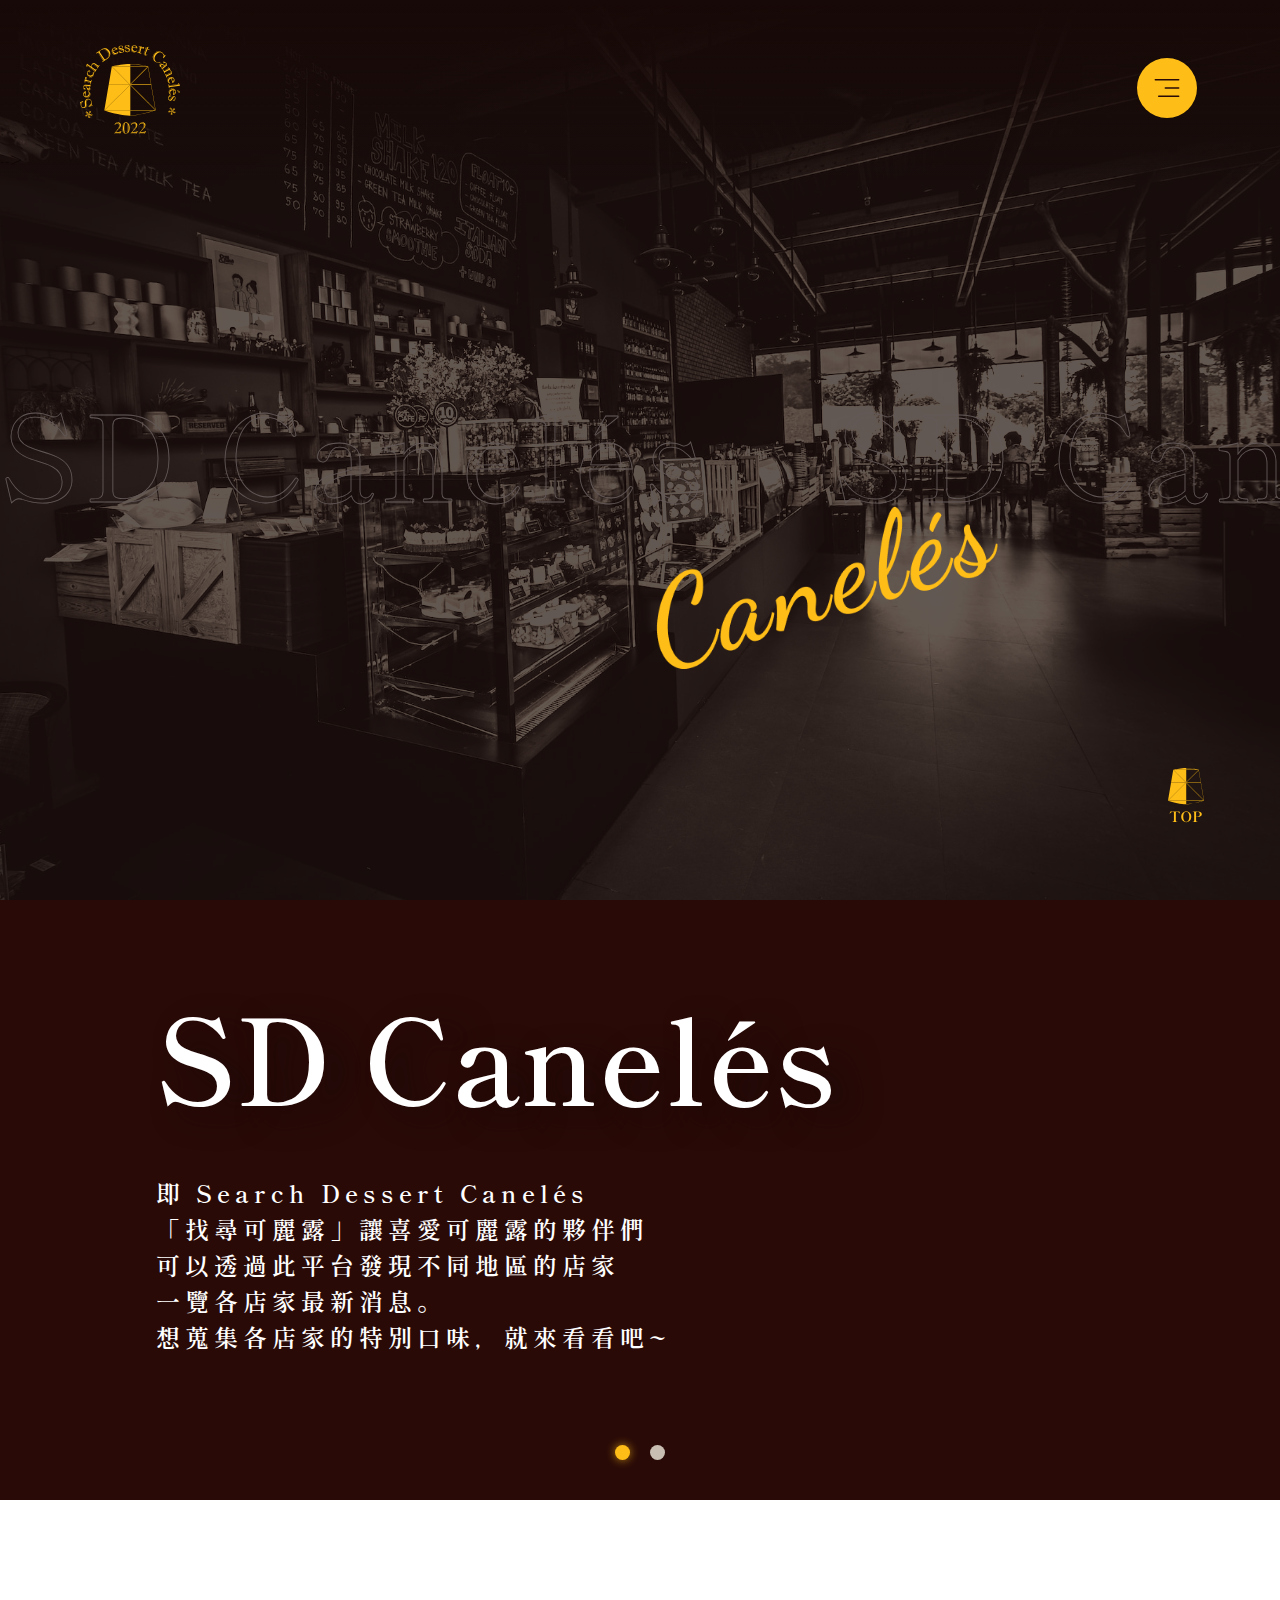
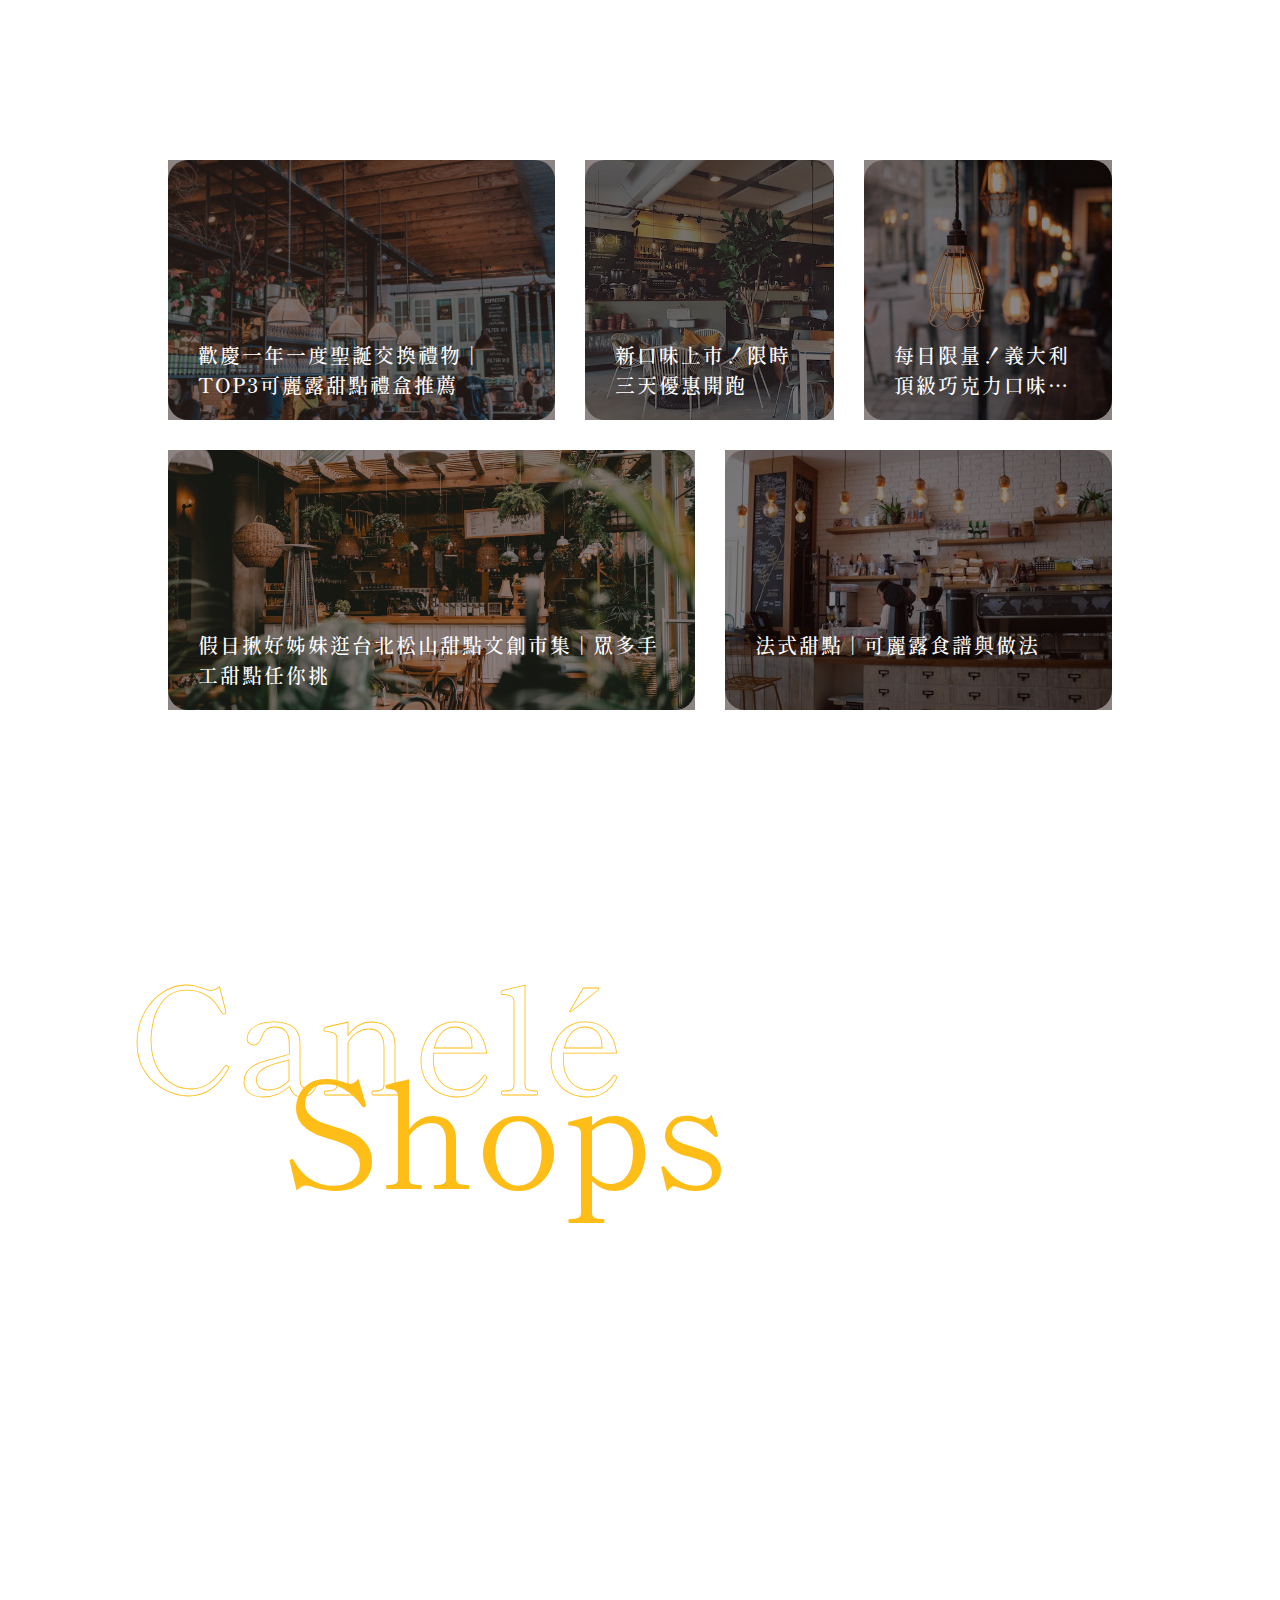
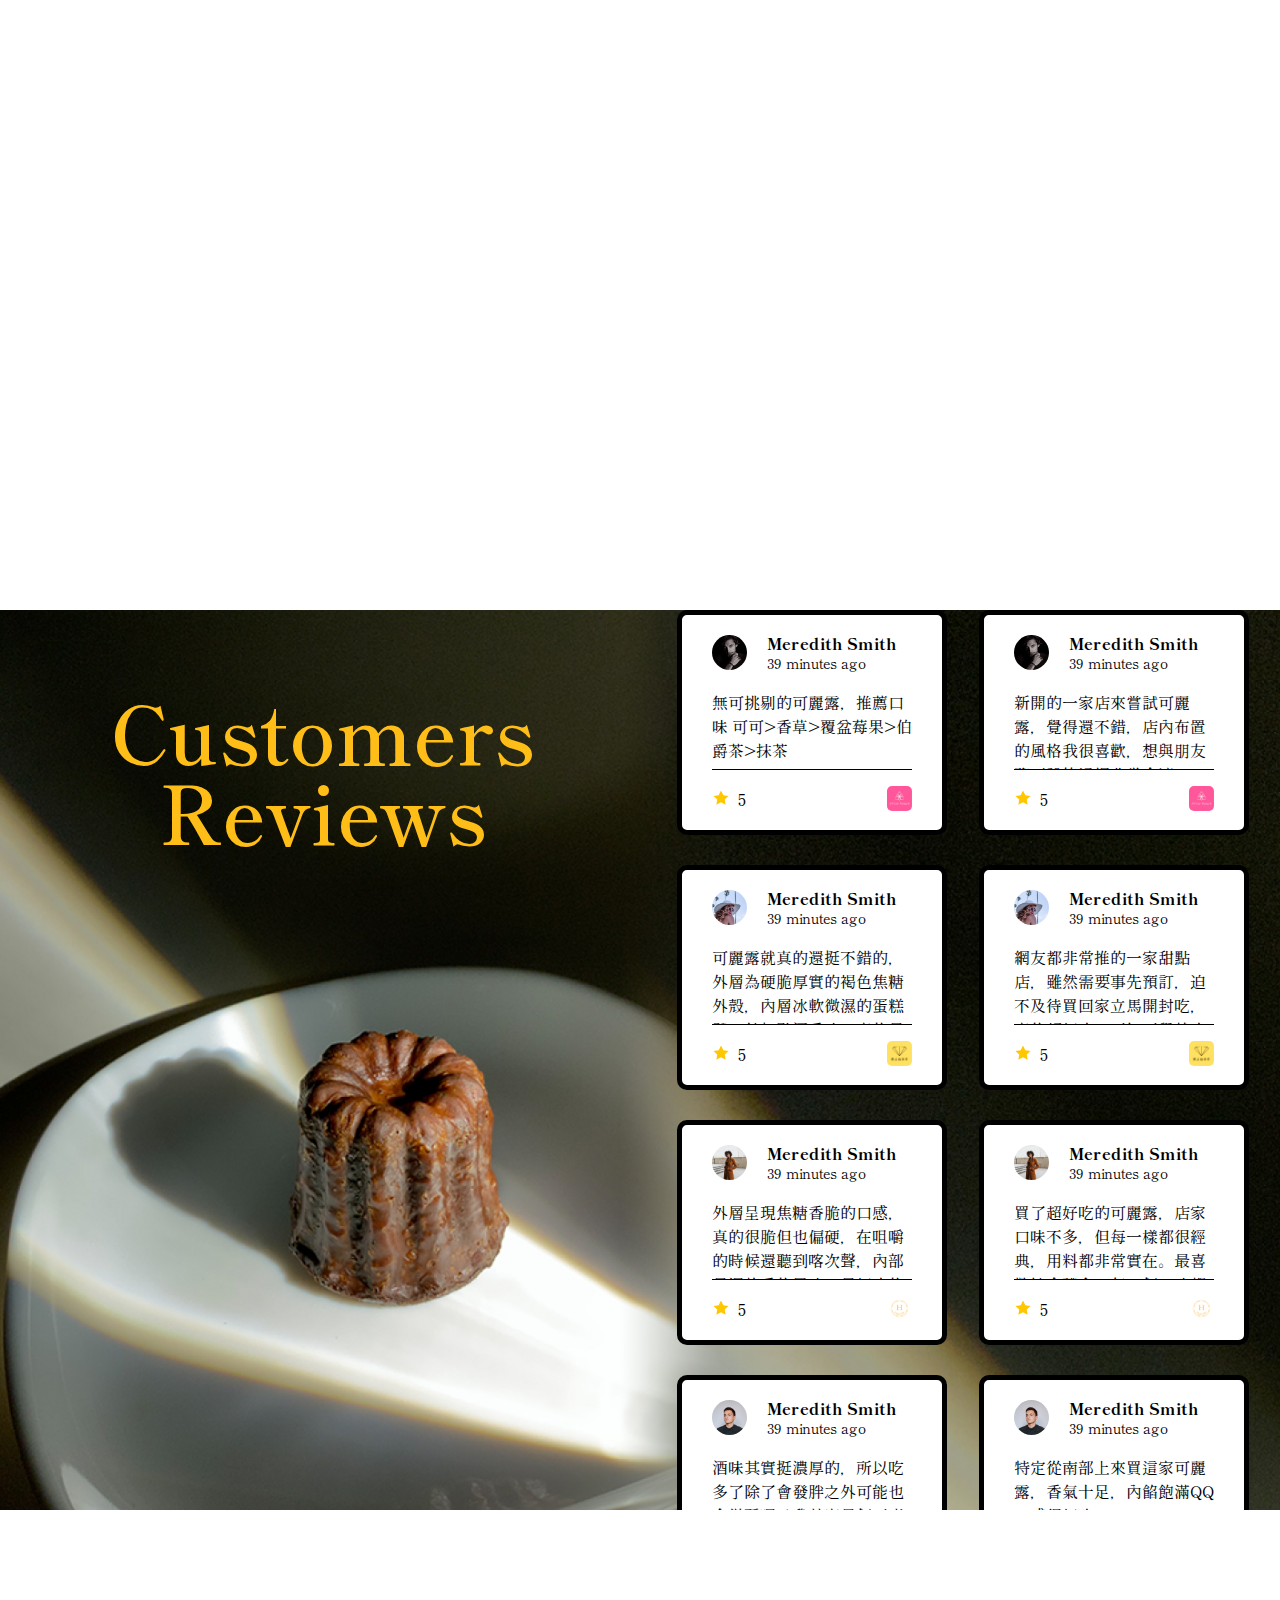
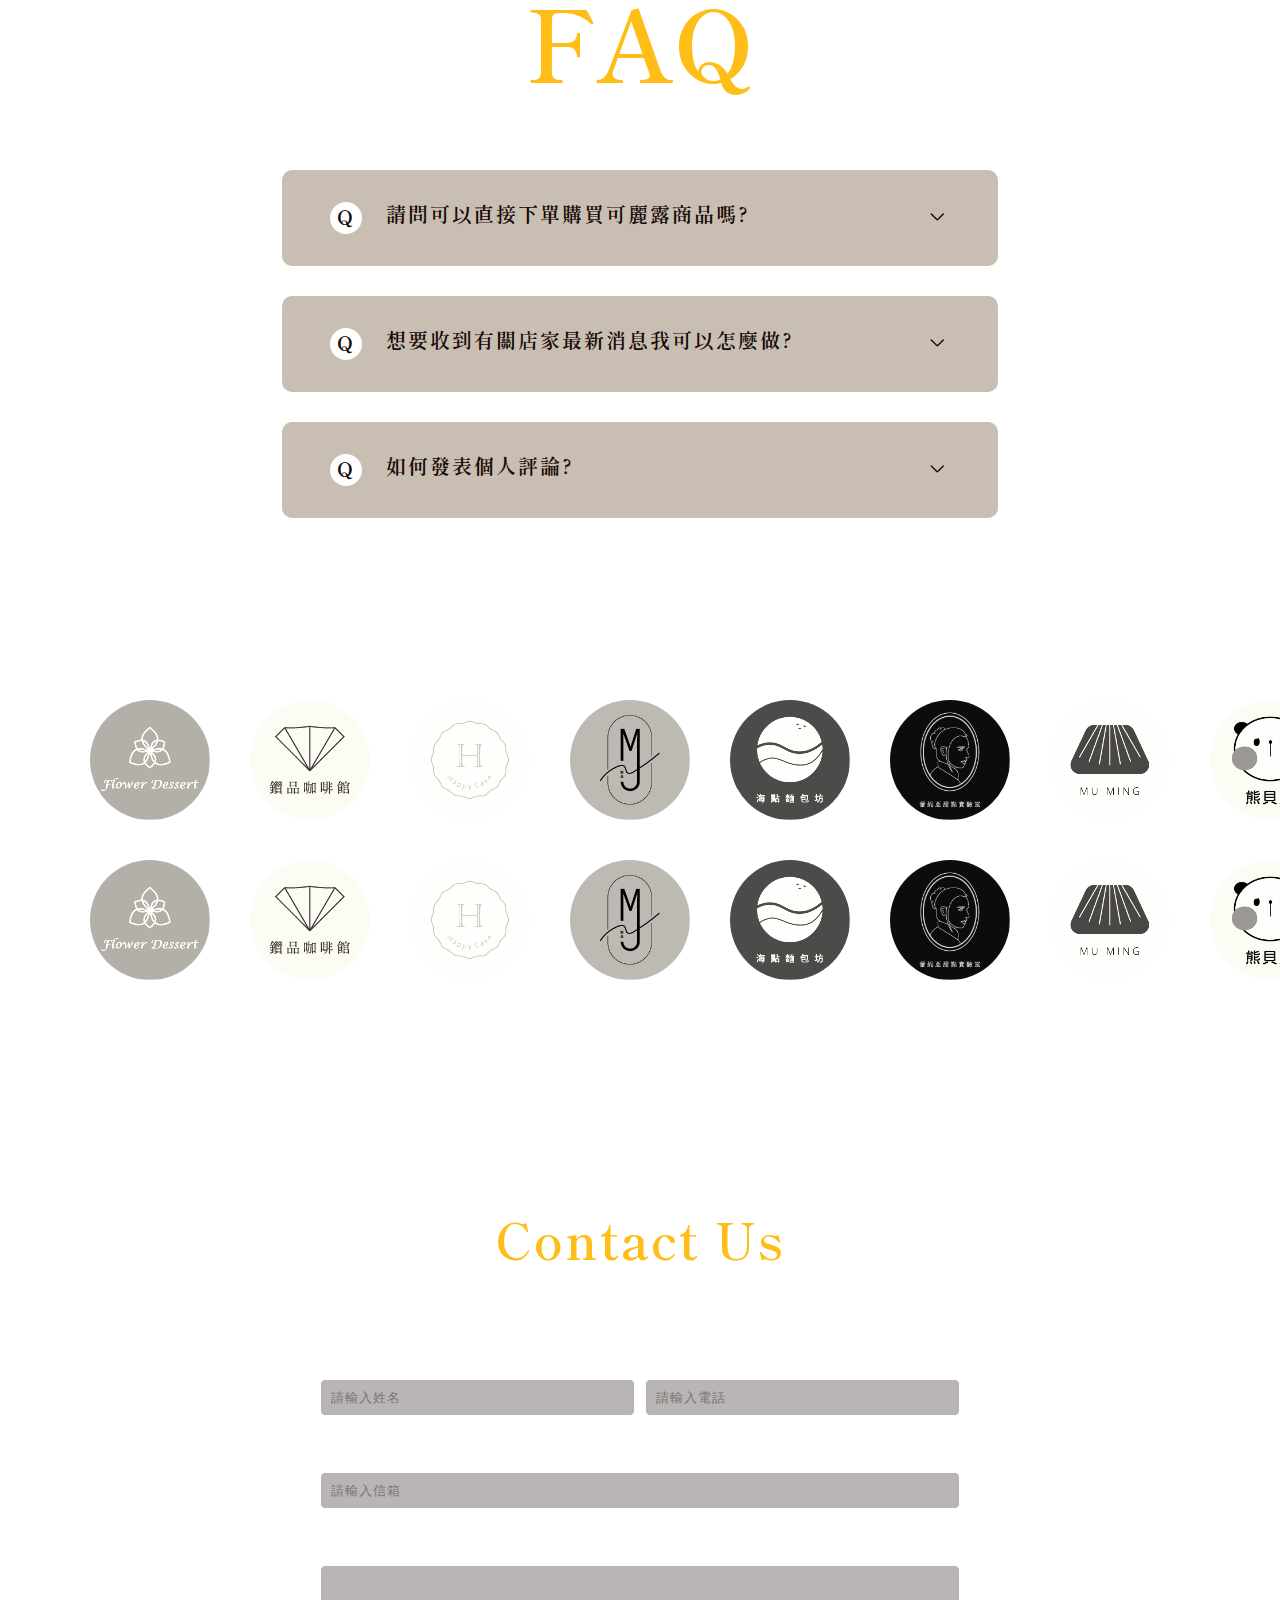
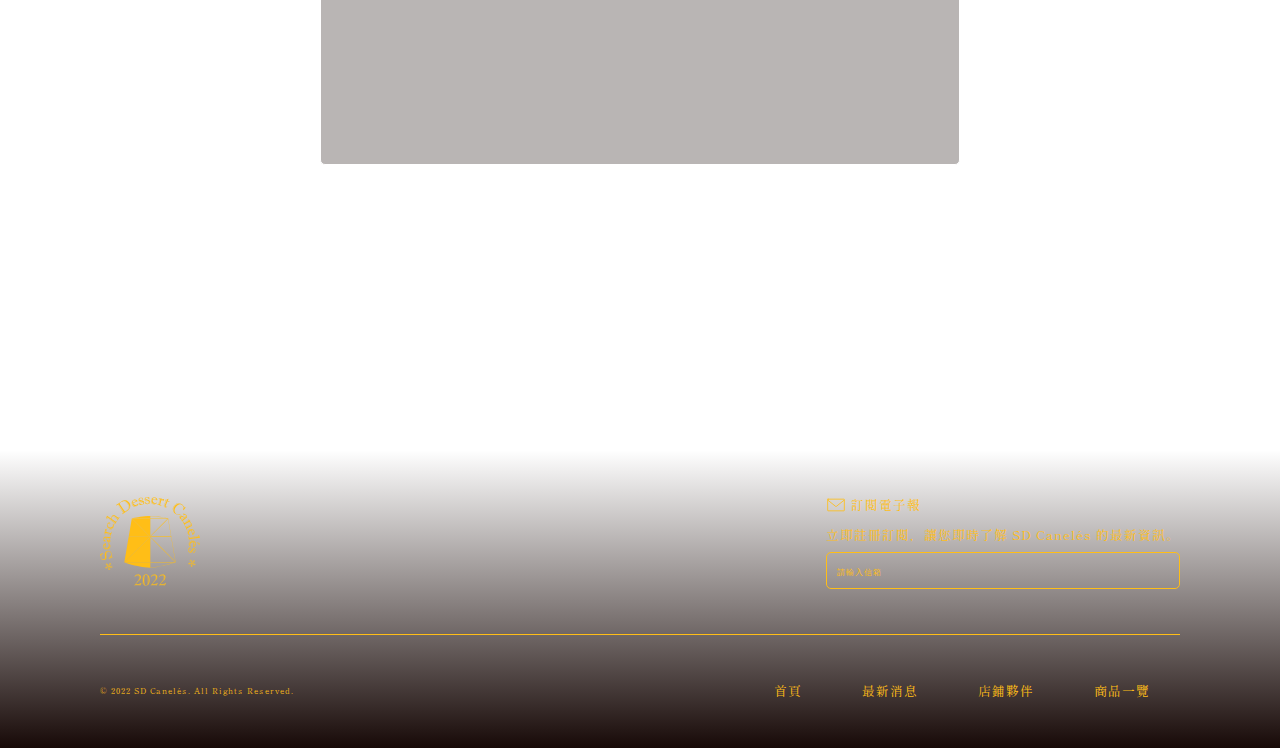
==== index.html @ be82e889 "initialize project" ====
<!DOCTYPE html>
<html lang="zh-Hant-TW">

<head>
    <meta charset="UTF-8">
    <meta http-equiv="X-UA-Compatible" content="IE=edge">
    <meta name="viewport" content="width=device-width, initial-scale=1.0">
    <title>SD Canelés | 可麗露資訊平台</title>
    <!-- slick輪播 -->
    <link rel="stylesheet" href="./css/slick.css">
    <link rel="stylesheet" href="./css/slick-theme.css">

    <link rel="stylesheet" href="./css/style.css">
</head>

<body>
    <!-- 頁首 -->
    <header>
        <div class="header-box">
            <a href="./index.html">
                <h1 class="logo"><img src="./images/logo.svg" alt="SD Canelés可麗露平台logo"></h1>
            </a>
            <!-- <button type="button" class="menu-icon">
                <svg width="40" height="40" viewBox="0 0 40 40" fill="none" xmlns="http://www.w3.org/2000/svg">
                    <path d="M31.667 20.0002H18.3337" stroke="#170907" stroke-width="1.5" stroke-linecap="round" />
                    <path d="M31.667 11.6667H8.33366" stroke="#170907" stroke-width="1.5" stroke-linecap="round" />
                    <path d="M31.667 28.3332H11.667" stroke="#170907" stroke-width="1.5" stroke-linecap="round" />
                </svg>
            </button> -->
        </div>
    </header>
    <div class="nav-box">
        <input type="checkbox" name="nav-button" id="nav-button">
        <nav id="menu">
            <a href="./index.html">首頁</a>
            <a href="./pages/news.html"> 最新消息</a>
            <a href=""> 店鋪夥伴</a>
            <a href=""> 商品一覽</a>
            <div class="menu-img"></div>
        </nav>
    </div>
    <!-- 主要內容 -->
    <main>
        <!-- banner區 -->
        <section class="banner">

            <div class="carousel">
                <div class="background-active">
                    <img class="background-shops" src="./images/banner-1.jpg" alt="販售可麗露店家">
                </div>
                <div class="background-other">
                    <img class="background-shops" src="./images/banner-2.jpg" alt="販售可麗露店家">
                </div>
                <div class="background-other">
                    <img class="background-shops" src="./images/banner-3.jpg" alt="販售可麗露店家">
                </div>
                <div class="background-other">
                    <img class="background-shops" src="./images/banner-4.jpg" alt="販售可麗露店家">
                </div>
                <div class="background-other">
                    <img class="background-shops" src="./images/banner-5.jpg" alt="販售可麗露店家">
                </div>
            </div>

            <div class="banner-logotext">
                <div class="logotext logotext1">
                    <h2>SD Canelés&emsp;SD Canelés&emsp;SD Canelés&emsp;</h2>

                </div>
                <div class="logotext logotext2">
                    <h2>SD Canelés&emsp;SD Canelés&emsp;SD Canelés&emsp;</h2>
                </div>
            </div>

            <div class="banner-mask">
                <div class="mask-img"></div>
                <div id="mask_video">
                    <!-- <iframe
                        src="https://player.vimeo.com/video/292542131?h=fe9f0e865c&autoplay=1&loop=1&title=0&byline=0&portrait=0"
                        style="position:absolute;top:0;left:0;" frameborder="0"
                        allow="autoplay; fullscreen; picture-in-picture" controls:false;>
                    </iframe> -->
                    <video src="./video/Making of The French Canelé.mp4" style="width: 100%; height: 100%;" autoplay
                        muted loop></video>
                </div> -->
                <script src="https://player.vimeo.com/api/player.js"></script>
            </div>
        </section>
        <!-- about區 -->
        <section class="about" id="about">
            <div class="carousel-about">
                <div class="slide slide1 active">
                  <div class="cover contents-one">
                    <div class="about-page-one">
                      <h2>SD Canelés</h2>
                      <p>即 Search Dessert Canelés<br>
                        「找尋可麗露」讓喜愛可麗露的夥伴們<br>
                        可以透過此平台發現不同地區的店家<br>
                        一覽各店家最新消息。<br>
                        想蒐集各店家的特別口味，就來看看吧~
                      </p>
                    </div>
                  </div>
                </div>
                <div class="slide slide2">
                  <div class="cover contents-two">
                    <div class="about-page-two">
                       <ul class="icons-area">
                        <!-- vanilla -->
                        <li>
                          <div id="icon" class="icons icon1">
                            <div class="button_border plx-el" data-delay="2" style="transition-delay: 200ms;">
                              <div class="border_in">
                                <div class="bg_focus cover"></div>
                                <span></span>
                              </div><!-- .border_in -->
                              <div class="border_out">
                                <svg viewBox="0 0 88 88">
                                  <path class="border" d="M39.2,86C19.7,83.8,4.2,68.3,2,48.8"></path>
                                  <path class="border" d="M86,48.8c-2.2,19.5-17.7,35-37.2,37.2"></path>
                                  <path class="border" d="M48.8,2c19.5,2.2,35,17.7,37.2,37.2"></path>
                                  <path class="border" d="M2,39.2C4.2,19.7,19.7,4.2,39.2,2"></path>
                                </svg>
                              </div><!-- .border_out -->
                            </div>
                            <div class="line plx-el" data-delay="8" style="transition-delay: 800ms;"></div>
                            <div class="point plx-el" data-delay="10" style="transition-delay: 1000ms;"></div>
                            <div class="text plx-el clip" data-delay="12" style="transition-delay: 1200ms;">
                              <p class="text-t">vanilla</p>
                            </div>
                          </div>
                        </li>
                        <!-- egg -->
                        <li>
                          <div id="icon" class="icons icon2">
                            <div class="button_border plx-el" data-delay="4">
                              <div class="border_in">
                                <div class="bg_focus cover"></div>
                                <span class="icon_movie"></span>
                              </div>
                              <!-- .border_in -->
                              <div class="border_out">
                                <svg viewBox="0 0 88 88">
                                  <path class="border" d="M39.2,86C19.7,83.8,4.2,68.3,2,48.8"></path>
                                  <path class="border" d="M86,48.8c-2.2,19.5-17.7,35-37.2,37.2"></path>
                                  <path class="border" d="M48.8,2c19.5,2.2,35,17.7,37.2,37.2"></path>
                                  <path class="border" d="M2,39.2C4.2,19.7,19.7,4.2,39.2,2"></path>
                                </svg>
                              </div><!-- .border_out -->
                            </div>
                            <div class="line plx-el" data-delay="8" style="transition-delay: 800ms;"></div>
                            <div class="point plx-el" data-delay="10" style="transition-delay: 1000ms;"></div>
                            <div class="text plx-el clip" data-delay="12" style="transition-delay: 1200ms;">
                              <p class="text-t">egg</p>
                            </div>
                          </div><!-- .rule2 egg-->
                        </li>
                        <!-- flour -->
                        <li>
                          <div id="icon" class="icons icon3">
                            <div class="button_border plx-el" data-delay="6">
                              <div class="border_in">
                                <div class="bg_focus cover"></div>
                                <span class="icon_movie"></span>
                              </div><!-- .border_in -->
                              <div class="border_out">
                                <svg viewBox="0 0 88 88">
                                  <path class="border" d="M39.2,86C19.7,83.8,4.2,68.3,2,48.8"></path>
                                  <path class="border" d="M86,48.8c-2.2,19.5-17.7,35-37.2,37.2"></path>
                                  <path class="border" d="M48.8,2c19.5,2.2,35,17.7,37.2,37.2"></path>
                                  <path class="border" d="M2,39.2C4.2,19.7,19.7,4.2,39.2,2"></path>
                                </svg>
                              </div><!-- .border_out -->
                            </div>
                            <div class="line plx-el" data-delay="8" style="transition-delay: 800ms;"></div>
                            <div class="point plx-el" data-delay="10"></div>
                            <div class="text plx-el clip" data-delay="12" style="">
                              <p class="text-t">flour</p>
                            </div>
                          </div><!-- .rule3 flour -->
                        </li>
                        <!-- rum -->
                        <li>
                          <div id="icon" class="icons icon4 firstView">
                            <div class="button_border plx-el" data-delay="6">
                              <div class="border_in">
                                <div class="bg_focus cover"></div>
                                <span class="icon_movie"></span>
                              </div><!-- .border_in -->
                              <div class="border_out ">
                                <svg viewBox="0 0 88 88">
                                  <path class="border" d="M39.2,86C19.7,83.8,4.2,68.3,2,48.8"></path>
                                  <path class="border" d="M86,48.8c-2.2,19.5-17.7,35-37.2,37.2"></path>
                                  <path class="border" d="M48.8,2c19.5,2.2,35,17.7,37.2,37.2"></path>
                                  <path class="border" d="M2,39.2C4.2,19.7,19.7,4.2,39.2,2"></path>
                                </svg>
                              </div>
                              <!-- .border_out end-->
                            </div>
                            <div class="line plx-el" data-delay="8" style="transition-delay: 800ms;"></div>
                            <div class="point plx-el" data-delay="10"></div>
                            <div class="text plx-el clip" data-delay="12" style="">
                              <p class="text-t">rum</p>
                            </div>
                          </div><!-- .rule3 flour -->
                        </li>
                        <!-- milk -->
                        <li>
                          <div id="icon" class="icons icon5">
                            <div class="button_border plx-el" data-delay="6">
                              <div class="border_in">
                                <div class="bg_focus cover"></div>
                                <span class="icon_movie"></span>
                              </div><!-- .border_in -->
                              <div class="border_out">
                                <svg viewBox="0 0 88 88">
                                  <path class="border" d="M39.2,86C19.7,83.8,4.2,68.3,2,48.8"></path>
                                  <path class="border" d="M86,48.8c-2.2,19.5-17.7,35-37.2,37.2"></path>
                                  <path class="border" d="M48.8,2c19.5,2.2,35,17.7,37.2,37.2"></path>
                                  <path class="border" d="M2,39.2C4.2,19.7,19.7,4.2,39.2,2"></path>
                                </svg>
                              </div><!-- .border_out end-->
                            </div>
                            <div class="line plx-el" data-delay="8" style="transition-delay: 800ms;"></div>
                            <div class="point plx-el" data-delay="10"></div>
                            <div class="text plx-el clip" data-delay="12" style="">
                              <p class="text-t">milk</p>
                            </div>
                          </div><!-- .rule3 flour -->
                        </li>
                      </ul>
                      <div class="right-side">
                        <h2 class="about-page-two-h2">MAGIC<br>CONTENT</h2>
                        
                      </div>
                    </div>
                  </div>
                </div>
                <div class="about-page-btns">
                  <button class="aboutBtn active"></button>
                  <button class="aboutBtn"></button>
              </div>
            </div>
          </section>
        <!-- <section id="about" data-about-box>
            <ul class="about-group" data-about-slides>
                <li class="about-slide" data-about-active>
                    <div class="about-content1">
                        <div class="about-page-one">
                            <div class="about-page-one-left">
                                <div class="about-page-title">
                                    <h2>SD Canelés</h2>
                                </div>
                                <div class="about-page-content">
                                    <p>
                                        即 Search Dessert Canelés<br>
                                        「找尋可麗露」讓喜愛可麗露的夥伴們<br>
                                        可以透過此平台發現不同地區的店家<br>
                                        一覽各店家最新消息。<br>
                                        想蒐集各店家的特別口味，就來看看吧~
                                    </p>
                                </div>
                                <div class="about-page-btn">
                                    <button class="about-btn-prev about-page-btn-active" data-about-btn="prev"></button>
                                    <button class="about-btn-next" data-about-btn="next"></button>
                                </div>
                            </div>
                            <div class="about-page-one-right">
                            </div>
                        </div>
                    </div>
                </li>

                <li class="about-slide">
                    <div class="about-content2">
                        <div class="about-page-two">
                            <div class="about-page-two-left">
                                <div class="about-page-title">
                                    <h2>MAGIC<br>CONTENT</h2>
                                </div>
                                <div class="about-page-btn">
                                    <button class="about-btn-prev" data-about-btn="prev"></button>
                                    <button class="about-btn-next about-page-btn-active"
                                        data-about-btn="next "></button>
                                </div>
                            </div>
                            <div class="about-page-two-right">
                                <ul class="about-icons">
                                    <li>
                                        <div class="about-icon icon1">
                                            <div class="about-icon-border">
                                                <div class="about-icon-border-in">
                                                    <span class="about-icon-1"></span>
                                                    <div class="about-icon-img1"></div>
                                                </div>
                                                <div class="about-icon-border-out">
                                                    <svg viewBox="0 0 88 88">
                                                        <path d="M39.2,86C19.7,83.8,4.2,68.3,2,48.8">
                                                        </path>
                                                        <path d="M86,48.8c-2.2,19.5-17.7,35-37.2,37.2">
                                                        </path>
                                                        <path d="M48.8,2c19.5,2.2,35,17.7,37.2,37.2">
                                                        </path>
                                                        <path d="M2,39.2C4.2,19.7,19.7,4.2,39.2,2">
                                                        </path>
                                                    </svg>
                                                </div>
                                            </div>
                                            <div class="about-icon-line"></div>
                                            <div class="about-icon-point"></div>
                                            <div class="about-icon-title">
                                                <p>vanilla</p>
                                            </div>
                                        </div>
                                    </li>
                                    <li>
                                        <div class="about-icon icon2">
                                            <div class="about-icon-border">
                                                <div class="about-icon-border-in">
                                                    <span class="about-icon-2"></span>
                                                    <div class="about-icon-img2"></div>
                                                </div>
                                                <div class="about-icon-border-out">
                                                    <svg viewBox="0 0 88 88">
                                                        <path d="M39.2,86C19.7,83.8,4.2,68.3,2,48.8">
                                                        </path>
                                                        <path d="M86,48.8c-2.2,19.5-17.7,35-37.2,37.2">
                                                        </path>
                                                        <path d="M48.8,2c19.5,2.2,35,17.7,37.2,37.2">
                                                        </path>
                                                        <path d="M2,39.2C4.2,19.7,19.7,4.2,39.2,2">
                                                        </path>
                                                    </svg>
                                                </div>
                                            </div>
                                            <div class="about-icon-line"></div>
                                            <div class="about-icon-point"></div>
                                            <div class="about-icon-title">
                                                <p>egg</p>
                                            </div>
                                        </div>
                                    </li>
                                    <li>
                                        <div class="about-icon icon3">
                                            <div class="about-icon-border">
                                                <div class="about-icon-border-in">
                                                    <span class="about-icon-3"></span>
                                                    <div class="about-icon-img3"></div>
                                                </div>
                                                <div class="about-icon-border-out">
                                                    <svg viewBox="0 0 88 88">
                                                        <path d="M39.2,86C19.7,83.8,4.2,68.3,2,48.8">
                                                        </path>
                                                        <path d="M86,48.8c-2.2,19.5-17.7,35-37.2,37.2">
                                                        </path>
                                                        <path d="M48.8,2c19.5,2.2,35,17.7,37.2,37.2">
                                                        </path>
                                                        <path d="M2,39.2C4.2,19.7,19.7,4.2,39.2,2">
                                                        </path>
                                                    </svg>
                                                </div>
                                            </div>
                                            <div class="about-icon-line"></div>
                                            <div class="about-icon-point"></div>
                                            <div class="about-icon-title">
                                                <p>flour</p>
                                            </div>
                                        </div>
                                    </li>
                                    <li>
                                        <div class="about-icon icon4">
                                            <div class="about-icon-border">
                                                <div class="about-icon-border-in">
                                                    <span class="about-icon-4"></span>
                                                    <div class="about-icon-img4"></div>
                                                </div>
                                                <div class="about-icon-border-out">
                                                    <svg viewBox="0 0 88 88">
                                                        <path d="M39.2,86C19.7,83.8,4.2,68.3,2,48.8">
                                                        </path>
                                                        <path d="M86,48.8c-2.2,19.5-17.7,35-37.2,37.2">
                                                        </path>
                                                        <path d="M48.8,2c19.5,2.2,35,17.7,37.2,37.2">
                                                        </path>
                                                        <path d="M2,39.2C4.2,19.7,19.7,4.2,39.2,2">
                                                        </path>
                                                    </svg>
                                                </div>
                                            </div>
                                            <div class="about-icon-line"></div>
                                            <div class="about-icon-point"></div>
                                            <div class="about-icon-title">
                                                <p>rum</p>
                                            </div>
                                        </div>
                                    </li>
                                    <li>
                                        <div class="about-icon icon5">
                                            <div class="about-icon-border">
                                                <div class="about-icon-border-in">
                                                    <span class="about-icon-5"></span>
                                                    <div class="about-icon-img5"></div>
                                                </div>
                                                <div class="about-icon-border-out">
                                                    <svg viewBox="0 0 88 88">
                                                        <path d="M39.2,86C19.7,83.8,4.2,68.3,2,48.8">
                                                        </path>
                                                        <path d="M86,48.8c-2.2,19.5-17.7,35-37.2,37.2">
                                                        </path>
                                                        <path d="M48.8,2c19.5,2.2,35,17.7,37.2,37.2">
                                                        </path>
                                                        <path d="M2,39.2C4.2,19.7,19.7,4.2,39.2,2">
                                                        </path>
                                                    </svg>
                                                </div>
                                            </div>
                                            <div class="about-icon-line"></div>
                                            <div class="about-icon-point"></div>
                                            <div class="about-icon-title">
                                                <p>milk</p>
                                            </div>
                                        </div>
                                    </li>
                                </ul>
                            </div>
                        </div>

                    </div>
                </li>
            </ul>
        </section> -->
        <!-- news區 -->
        <section id="news">
            <div class="news-title">
                <h2>NEWS</h2>
            </div>
            <div class="news-content">
                <a href="" class="news-card news-card1">
                    <div class="news-card-title">
                        <p>歡慶一年一度聖誕交換禮物 | TOP3可麗露甜點禮盒推薦</p>
                    </div>
                </a>
                <a href="" class="news-card news-card2">
                    <div class="news-card-title">
                        <p>新口味上市！限時三天優惠開跑</p>
                    </div>
                </a>
                <a href="" class="news-card news-card3">
                    <div class="news-card-title">
                        <p>每日限量！義大利頂級巧克力口味內餡可麗露</p>
                    </div>
                </a>
                <a href="" class="news-card news-card4">
                    <div class="news-card-title">
                        <p>假日揪好姊妹逛台北松山甜點文創市集 | 眾多手工甜點任你挑</p>
                    </div>
                </a>
                <a href="" class="news-card news-card5">
                    <div class="news-card-title">
                        <p>法式甜點 | 可麗露食譜與做法</p>
                    </div>
                </a>
                <a href="" class="news-btn-more">

                </a>
            </div>
        </section>
        <!-- 推薦店家區 -->
        <section id="shops">
            <div class="shop-title">
                <h2><span class="title-stroke">Canelé</span><span class="title-color">Shops</span></h2>
            </div>
            <div class="bubbles-shops"></div>
        </section>
        <!-- map區 -->
        <section id="map">

        </section>
        <!-- 顧客回饋區 -->
        <section id="customers">
            <div class="customers-title">
                <h2>Customers<br>Reviews</h2>
            </div>
            <div class="customers-box">
                <div class="customers-left">
                    <div class="customers-left1">
                        <div class="customers-item">
                            <div class="name">
                                <div class="name-img">
                                    <img src="./images/customer-1.jpg" alt="顧客頭像">
                                </div>
                                <div class="name-text">
                                    <span>Meredith Smith</span>
                                    <span>39 minutes ago</span>
                                </div>
                            </div>
                            <div class="content">
                                <p>
                                    無可挑剔的可麗露，推薦口味 可可>香草>覆盆莓果>伯爵茶>抹茶
                                </p>
                            </div>
                            <div class="other">
                                <div class="star">
                                    <div class="star-icon">
                                        <svg width="24" height="24" viewBox="0 0 24 24" fill="none"
                                            xmlns="http://www.w3.org/2000/svg">
                                            <path
                                                d="M12 2L15.09 8.26L22 9.27L17 14.14L18.18 21.02L12 17.77L5.82 21.02L7 14.14L2 9.27L8.91 8.26L12 2Z"
                                                fill="#FFC700" />
                                        </svg>
                                    </div>
                                    <div class="number">
                                        <span>5</span>
                                    </div>
                                </div>
                                <a href="#" class="shops-logo">
                                    <img src="./images/dessert_logo-01.png" alt="店家logo">
                                </a>
                            </div>
                        </div>
                        <div class="customers-item">
                            <div class="name">
                                <div class="name-img">
                                    <img src="./images/customer-2.jpg" alt="顧客頭像">
                                </div>
                                <div class="name-text">
                                    <span>Meredith Smith</span>
                                    <span>39 minutes ago</span>
                                </div>
                            </div>
                            <div class="content">
                                <p>
                                    可麗露就真的還挺不錯的，外層為硬脆厚實的褐色焦糖外殼，內層冰軟微濕的蛋糕體，外加點酒香味，真的是棒極了！
                                </p>
                            </div>
                            <div class="other">
                                <div class="star">
                                    <div class="star-icon">
                                        <svg width="24" height="24" viewBox="0 0 24 24" fill="none"
                                            xmlns="http://www.w3.org/2000/svg">
                                            <path
                                                d="M12 2L15.09 8.26L22 9.27L17 14.14L18.18 21.02L12 17.77L5.82 21.02L7 14.14L2 9.27L8.91 8.26L12 2Z"
                                                fill="#FFC700" />
                                        </svg>
                                    </div>
                                    <div class="number">
                                        <span>5</span>
                                    </div>
                                </div>
                                <a href="" class="shops-logo">
                                    <img src="./images/dessert_logo-02.png" alt="店家logo">
                                </a>
                            </div>
                        </div>
                        <div class="customers-item">
                            <div class="name">
                                <div class="name-img">
                                    <img src="./images/customer-3.jpg" alt="顧客頭像">
                                </div>
                                <div class="name-text">
                                    <span>Meredith Smith</span>
                                    <span>39 minutes ago</span>
                                </div>
                            </div>
                            <div class="content">
                                <p>
                                    外層呈現焦糖香脆的口感，真的很脆但也偏硬，在咀嚼的時候還聽到喀次聲，內部是濕軟香的風味，是好吃的但沒有驚艷。
                                </p>
                            </div>
                            <div class="other">
                                <div class="star">
                                    <div class="star-icon">
                                        <svg width="24" height="24" viewBox="0 0 24 24" fill="none"
                                            xmlns="http://www.w3.org/2000/svg">
                                            <path
                                                d="M12 2L15.09 8.26L22 9.27L17 14.14L18.18 21.02L12 17.77L5.82 21.02L7 14.14L2 9.27L8.91 8.26L12 2Z"
                                                fill="#FFC700" />
                                        </svg>
                                    </div>
                                    <div class="number">
                                        <span>5</span>
                                    </div>
                                </div>
                                <a href="" class="shops-logo">
                                    <img src="./images/dessert_logo-03.png" alt="店家logo">
                                </a>
                            </div>
                        </div>
                        <div class="customers-item">
                            <div class="name">
                                <div class="name-img">
                                    <img src="./images/customer-4.jpg" alt="顧客頭像">
                                </div>
                                <div class="name-text">
                                    <span>Meredith Smith</span>
                                    <span>39 minutes ago</span>
                                </div>
                            </div>
                            <div class="content">
                                <p>
                                    酒味其實挺濃厚的，所以吃多了除了會發胖之外可能也會微醺喔！我其實是個不喜歡威士忌的人，但這可麗露我很可以。
                                </p>
                            </div>
                            <div class="other">
                                <div class="star">
                                    <div class="star-icon">
                                        <svg width="24" height="24" viewBox="0 0 24 24" fill="none"
                                            xmlns="http://www.w3.org/2000/svg">
                                            <path
                                                d="M12 2L15.09 8.26L22 9.27L17 14.14L18.18 21.02L12 17.77L5.82 21.02L7 14.14L2 9.27L8.91 8.26L12 2Z"
                                                fill="#FFC700" />
                                        </svg>
                                    </div>
                                    <div class="number">
                                        <span>5</span>
                                    </div>
                                </div>
                                <a href="" class="shops-logo">
                                    <img src="./images/dessert_logo-04.png" alt="店家logo">
                                </a>
                            </div>
                        </div>
                        <div class="customers-item">
                            <div class="name">
                                <div class="name-img">
                                    <img src="./images/customer-5.jpg" alt="顧客頭像">
                                </div>
                                <div class="name-text">
                                    <span>Meredith Smith</span>
                                    <span>39 minutes ago</span>
                                </div>
                            </div>
                            <div class="content">
                                <p>
                                    老闆服務態度好且專業，環境整潔溫馨，可麗露每日限量真的很推。
                                </p>
                            </div>
                            <div class="other">
                                <div class="star">
                                    <div class="star-icon">
                                        <svg width="24" height="24" viewBox="0 0 24 24" fill="none"
                                            xmlns="http://www.w3.org/2000/svg">
                                            <path
                                                d="M12 2L15.09 8.26L22 9.27L17 14.14L18.18 21.02L12 17.77L5.82 21.02L7 14.14L2 9.27L8.91 8.26L12 2Z"
                                                fill="#FFC700" />
                                        </svg>
                                    </div>
                                    <div class="number">
                                        <span>5</span>
                                    </div>
                                </div>
                                <a href="" class="shops-logo">
                                    <img src="./images/dessert_logo-05.png" alt="店家logo">
                                </a>
                            </div>
                        </div>
                    </div>
                    <div class="customers-left2">
                        <div class="customers-item">
                            <div class="name">
                                <div class="name-img">
                                    <img src="./images/customer-6.jpg" alt="顧客頭像">
                                </div>
                                <div class="name-text">
                                    <span>Meredith Smith</span>
                                    <span>39 minutes ago</span>
                                </div>
                            </div>
                            <div class="content">
                                <p>
                                    可麗露每日限量，口味多元，服務態度不錯。
                                </p>
                            </div>
                            <div class="other">
                                <div class="star">
                                    <div class="star-icon">
                                        <svg width="24" height="24" viewBox="0 0 24 24" fill="none"
                                            xmlns="http://www.w3.org/2000/svg">
                                            <path
                                                d="M12 2L15.09 8.26L22 9.27L17 14.14L18.18 21.02L12 17.77L5.82 21.02L7 14.14L2 9.27L8.91 8.26L12 2Z"
                                                fill="#FFC700" />
                                        </svg>
                                    </div>
                                    <div class="number">
                                        <span>5</span>
                                    </div>
                                </div>
                                <a href="" class="shops-logo">
                                    <img src="./images/dessert_logo-06.png" alt="店家logo">
                                </a>
                            </div>
                        </div>
                        <div class="customers-item">
                            <div class="name">
                                <div class="name-img">
                                    <img src="./images/customer-7.jpg" alt="顧客頭像">
                                </div>
                                <div class="name-text">
                                    <span>Meredith Smith</span>
                                    <span>39 minutes ago</span>
                                </div>
                            </div>
                            <div class="content">
                                <p>
                                    可麗露就真的還挺不錯的，外層為硬脆厚實的褐色焦糖外殼，內層冰軟微濕的蛋糕體，外加點酒香味，真的是棒極了！
                                </p>
                            </div>
                            <div class="other">
                                <div class="star">
                                    <div class="star-icon">
                                        <svg width="24" height="24" viewBox="0 0 24 24" fill="none"
                                            xmlns="http://www.w3.org/2000/svg">
                                            <path
                                                d="M12 2L15.09 8.26L22 9.27L17 14.14L18.18 21.02L12 17.77L5.82 21.02L7 14.14L2 9.27L8.91 8.26L12 2Z"
                                                fill="#FFC700" />
                                        </svg>
                                    </div>
                                    <div class="number">
                                        <span>5</span>
                                    </div>
                                </div>
                                <a href="" class="shops-logo">
                                    <img src="./images/dessert_logo-07.png" alt="店家logo">
                                </a>
                            </div>
                        </div>
                        <div class="customers-item">
                            <div class="name">
                                <div class="name-img">
                                    <img src="./images/customer-8.jpg" alt="顧客頭像">
                                </div>
                                <div class="name-text">
                                    <span>Meredith Smith</span>
                                    <span>39 minutes ago</span>
                                </div>
                            </div>
                            <div class="content">
                                <p>
                                    第一次吃可麗露，內餡QQ口感很喜歡。
                                </p>
                            </div>
                            <div class="other">
                                <div class="star">
                                    <div class="star-icon">
                                        <svg width="24" height="24" viewBox="0 0 24 24" fill="none"
                                            xmlns="http://www.w3.org/2000/svg">
                                            <path
                                                d="M12 2L15.09 8.26L22 9.27L17 14.14L18.18 21.02L12 17.77L5.82 21.02L7 14.14L2 9.27L8.91 8.26L12 2Z"
                                                fill="#FFC700" />
                                        </svg>
                                    </div>
                                    <div class="number">
                                        <span>5</span>
                                    </div>
                                </div>
                                <a href="" class="shops-logo">
                                    <img src="./images/dessert_logo-08.png" alt="店家logo">
                                </a>
                            </div>
                        </div>
                        <div class="customers-item">
                            <div class="name">
                                <div class="name-img">
                                    <img src="./images/customer-9.jpg" alt="顧客頭像">
                                </div>
                                <div class="name-text">
                                    <span>Meredith Smith</span>
                                    <span>39 minutes ago</span>
                                </div>
                            </div>
                            <div class="content">
                                <p>
                                    回購第二次，還是覺得店家的可麗露是心目中最好吃的，剛出爐外層非常酥脆香甜，即便放一段時間外層也還是酥酥的，多種口味可以選擇，最愛的口味還是經典原味。
                                </p>
                            </div>
                            <div class="other">
                                <div class="star">
                                    <div class="star-icon">
                                        <svg width="24" height="24" viewBox="0 0 24 24" fill="none"
                                            xmlns="http://www.w3.org/2000/svg">
                                            <path
                                                d="M12 2L15.09 8.26L22 9.27L17 14.14L18.18 21.02L12 17.77L5.82 21.02L7 14.14L2 9.27L8.91 8.26L12 2Z"
                                                fill="#FFC700" />
                                        </svg>
                                    </div>
                                    <div class="number">
                                        <span>5</span>
                                    </div>
                                </div>
                                <a href="" class="shops-logo">
                                    <img src="./images/dessert_logo-09.png" alt="店家logo">
                                </a>
                            </div>
                        </div>
                        <div class="customers-item">
                            <div class="name">
                                <div class="name-img">
                                    <img src="./images/customer-10.jpg" alt="顧客頭像">
                                </div>
                                <div class="name-text">
                                    <span>Meredith Smith</span>
                                    <span>39 minutes ago</span>
                                </div>
                            </div>
                            <div class="content">
                                <p>
                                    剛出爐的就很卡滋卡滋，ㄎㄠˊㄎㄠˊㄎㄠˊ外酥內脆，老闆娘有說冷凍過更好吃！
                                </p>
                            </div>
                            <div class="other">
                                <div class="star">
                                    <div class="star-icon">
                                        <svg width="24" height="24" viewBox="0 0 24 24" fill="none"
                                            xmlns="http://www.w3.org/2000/svg">
                                            <path
                                                d="M12 2L15.09 8.26L22 9.27L17 14.14L18.18 21.02L12 17.77L5.82 21.02L7 14.14L2 9.27L8.91 8.26L12 2Z"
                                                fill="#FFC700" />
                                        </svg>
                                    </div>
                                    <div class="number">
                                        <span>5</span>
                                    </div>
                                </div>
                                <a href="" class="shops-logo">
                                    <img src="./images/dessert_logo-10.png" alt="店家logo">
                                </a>
                            </div>
                        </div>
                    </div>
                </div>
                <div class="customers-right">
                    <div class="customers-right1">
                        <div class="customers-item">
                            <div class="name">
                                <div class="name-img">
                                    <img src="./images/customer-1.jpg" alt="顧客頭像">
                                </div>
                                <div class="name-text">
                                    <span>Meredith Smith</span>
                                    <span>39 minutes ago</span>
                                </div>
                            </div>
                            <div class="content">
                                <p>
                                    新開的一家店來嘗試可麗露，覺得還不錯，店內布置的風格我很喜歡，想與朋友聊天說笑這裡非常合適。
                                </p>
                            </div>
                            <div class="other">
                                <div class="star">
                                    <div class="star-icon">
                                        <svg width="24" height="24" viewBox="0 0 24 24" fill="none"
                                            xmlns="http://www.w3.org/2000/svg">
                                            <path
                                                d="M12 2L15.09 8.26L22 9.27L17 14.14L18.18 21.02L12 17.77L5.82 21.02L7 14.14L2 9.27L8.91 8.26L12 2Z"
                                                fill="#FFC700" />
                                        </svg>
                                    </div>
                                    <div class="number">
                                        <span>5</span>
                                    </div>
                                </div>
                                <a href="" class="shops-logo">
                                    <img src="./images/dessert_logo-01.png" alt="店家logo">
                                </a>
                            </div>
                        </div>
                        <div class="customers-item">
                            <div class="name">
                                <div class="name-img">
                                    <img src="./images/customer-2.jpg" alt="顧客頭像">
                                </div>
                                <div class="name-text">
                                    <span>Meredith Smith</span>
                                    <span>39 minutes ago</span>
                                </div>
                            </div>
                            <div class="content">
                                <p>
                                    網友都非常推的一家甜點店，雖然需要事先預訂，迫不及待買回家立馬開封吃，真的超好吃，不知不覺就吃完了，看來又要在下訂了~~~
                                </p>
                            </div>
                            <div class="other">
                                <div class="star">
                                    <div class="star-icon">
                                        <svg width="24" height="24" viewBox="0 0 24 24" fill="none"
                                            xmlns="http://www.w3.org/2000/svg">
                                            <path
                                                d="M12 2L15.09 8.26L22 9.27L17 14.14L18.18 21.02L12 17.77L5.82 21.02L7 14.14L2 9.27L8.91 8.26L12 2Z"
                                                fill="#FFC700" />
                                        </svg>
                                    </div>
                                    <div class="number">
                                        <span>5</span>
                                    </div>
                                </div>
                                <a href="" class="shops-logo">
                                    <img src="./images/dessert_logo-02.png" alt="店家logo">
                                </a>
                            </div>
                        </div>
                        <div class="customers-item">
                            <div class="name">
                                <div class="name-img">
                                    <img src="./images/customer-3.jpg" alt="顧客頭像">
                                </div>
                                <div class="name-text">
                                    <span>Meredith Smith</span>
                                    <span>39 minutes ago</span>
                                </div>
                            </div>
                            <div class="content">
                                <p>
                                    買了超好吃的可麗露，店家口味不多，但每一樣都很經典，用料都非常實在。最喜歡綜合禮盒，每一個口味都吃的到~
                                </p>
                            </div>
                            <div class="other">
                                <div class="star">
                                    <div class="star-icon">
                                        <svg width="24" height="24" viewBox="0 0 24 24" fill="none"
                                            xmlns="http://www.w3.org/2000/svg">
                                            <path
                                                d="M12 2L15.09 8.26L22 9.27L17 14.14L18.18 21.02L12 17.77L5.82 21.02L7 14.14L2 9.27L8.91 8.26L12 2Z"
                                                fill="#FFC700" />
                                        </svg>
                                    </div>
                                    <div class="number">
                                        <span>5</span>
                                    </div>
                                </div>
                                <a href="" class="shops-logo">
                                    <img src="./images/dessert_logo-03.png" alt="店家logo">
                                </a>
                            </div>
                        </div>
                        <div class="customers-item">
                            <div class="name">
                                <div class="name-img">
                                    <img src="./images/customer-4.jpg" alt="顧客頭像">
                                </div>
                                <div class="name-text">
                                    <span>Meredith Smith</span>
                                    <span>39 minutes ago</span>
                                </div>
                            </div>
                            <div class="content">
                                <p>
                                    特定從南部上來買這家可麗露，香氣十足，內餡飽滿QQ口感很好吃。
                                </p>
                            </div>
                            <div class="other">
                                <div class="star">
                                    <div class="star-icon">
                                        <svg width="24" height="24" viewBox="0 0 24 24" fill="none"
                                            xmlns="http://www.w3.org/2000/svg">
                                            <path
                                                d="M12 2L15.09 8.26L22 9.27L17 14.14L18.18 21.02L12 17.77L5.82 21.02L7 14.14L2 9.27L8.91 8.26L12 2Z"
                                                fill="#FFC700" />
                                        </svg>
                                    </div>
                                    <div class="number">
                                        <span>5</span>
                                    </div>
                                </div>
                                <a href="" class="shops-logo">
                                    <img src="./images/dessert_logo-04.png" alt="店家logo">
                                </a>
                            </div>
                        </div>
                        <div class="customers-item">
                            <div class="name">
                                <div class="name-img">
                                    <img src="./images/customer-5.jpg" alt="顧客頭像">
                                </div>
                                <div class="name-text">
                                    <span>Meredith Smith</span>
                                    <span>39 minutes ago</span>
                                </div>
                            </div>
                            <div class="content">
                                <p>
                                    趁優惠與朋友一起團購，這家冷凍後吃也很好吃耶！！！
                                </p>
                            </div>
                            <div class="other">
                                <div class="star">
                                    <div class="star-icon">
                                        <svg width="24" height="24" viewBox="0 0 24 24" fill="none"
                                            xmlns="http://www.w3.org/2000/svg">
                                            <path
                                                d="M12 2L15.09 8.26L22 9.27L17 14.14L18.18 21.02L12 17.77L5.82 21.02L7 14.14L2 9.27L8.91 8.26L12 2Z"
                                                fill="#FFC700" />
                                        </svg>
                                    </div>
                                    <div class="number">
                                        <span>5</span>
                                    </div>
                                </div>
                                <a href="" class="shops-logo">
                                    <img src="./images/dessert_logo-05.png" alt="店家logo">
                                </a>
                            </div>
                        </div>
                    </div>
                    <div class="customers-right2">
                        <div class="customers-item">
                            <div class="name">
                                <div class="name-img">
                                    <img src="./images/customer-6.jpg" alt="顧客頭像">
                                </div>
                                <div class="name-text">
                                    <span>Meredith Smith</span>
                                    <span>39 minutes ago</span>
                                </div>
                            </div>
                            <div class="content">
                                <p>
                                    巧克力口味的可麗露超級優秀！
                                </p>
                            </div>
                            <div class="other">
                                <div class="star">
                                    <div class="star-icon">
                                        <svg width="24" height="24" viewBox="0 0 24 24" fill="none"
                                            xmlns="http://www.w3.org/2000/svg">
                                            <path
                                                d="M12 2L15.09 8.26L22 9.27L17 14.14L18.18 21.02L12 17.77L5.82 21.02L7 14.14L2 9.27L8.91 8.26L12 2Z"
                                                fill="#FFC700" />
                                        </svg>
                                    </div>
                                    <div class="number">
                                        <span>5</span>
                                    </div>
                                </div>
                                <a href="" class="shops-logo">
                                    <img src="./images/dessert_logo-06.png" alt="店家logo">
                                </a>
                            </div>
                        </div>
                        <div class="customers-item">
                            <div class="name">
                                <div class="name-img">
                                    <img src="./images/customer-7.jpg" alt="顧客頭像">
                                </div>
                                <div class="name-text">
                                    <span>Meredith Smith</span>
                                    <span>39 minutes ago</span>
                                </div>
                            </div>
                            <div class="content">
                                <p>
                                    無限次回購的可麗露，他們的可麗露每個造型都很用心、非常可愛，而且是目前看過可麗露尺寸最大顆的！外殼脆、內餡無論哪種口味都很好吃，私心推薦肉桂可麗露！真的必須點爆！
                                </p>
                            </div>
                            <div class="other">
                                <div class="star">
                                    <div class="star-icon">
                                        <svg width="24" height="24" viewBox="0 0 24 24" fill="none"
                                            xmlns="http://www.w3.org/2000/svg">
                                            <path
                                                d="M12 2L15.09 8.26L22 9.27L17 14.14L18.18 21.02L12 17.77L5.82 21.02L7 14.14L2 9.27L8.91 8.26L12 2Z"
                                                fill="#FFC700" />
                                        </svg>
                                    </div>
                                    <div class="number">
                                        <span>5</span>
                                    </div>
                                </div>
                                <a href="" class="shops-logo">
                                    <img src="./images/dessert_logo-07.png" alt="店家logo">
                                </a>
                            </div>
                        </div>
                        <div class="customers-item">
                            <div class="name">
                                <div class="name-img">
                                    <img src="./images/customer-8.jpg" alt="顧客頭像">
                                </div>
                                <div class="name-text">
                                    <span>Meredith Smith</span>
                                    <span>39 minutes ago</span>
                                </div>
                            </div>
                            <div class="content">
                                <p>
                                    台北甜點最愛之一，口味多，焦脆的外皮完全忘記熱量這件事哈哈。私心最愛花生口味！
                                </p>
                            </div>
                            <div class="other">
                                <div class="star">
                                    <div class="star-icon">
                                        <svg width="24" height="24" viewBox="0 0 24 24" fill="none"
                                            xmlns="http://www.w3.org/2000/svg">
                                            <path
                                                d="M12 2L15.09 8.26L22 9.27L17 14.14L18.18 21.02L12 17.77L5.82 21.02L7 14.14L2 9.27L8.91 8.26L12 2Z"
                                                fill="#FFC700" />
                                        </svg>
                                    </div>
                                    <div class="number">
                                        <span>5</span>
                                    </div>
                                </div>
                                <a href="" class="shops-logo">
                                    <img src="./images/dessert_logo-08.png" alt="店家logo">
                                </a>
                            </div>
                        </div>
                        <div class="customers-item">
                            <div class="name">
                                <div class="name-img">
                                    <img src="./images/customer-9.jpg" alt="顧客頭像">
                                </div>
                                <div class="name-text">
                                    <span>Meredith Smith</span>
                                    <span>39 minutes ago</span>
                                </div>
                            </div>
                            <div class="content">
                                <p>
                                    咖啡可麗露，外酥內軟，搭配冰咖啡內餡，第一次吃專門的可麗露，真的很厲害！
                                </p>
                            </div>
                            <div class="other">
                                <div class="star">
                                    <div class="star-icon">
                                        <svg width="24" height="24" viewBox="0 0 24 24" fill="none"
                                            xmlns="http://www.w3.org/2000/svg">
                                            <path
                                                d="M12 2L15.09 8.26L22 9.27L17 14.14L18.18 21.02L12 17.77L5.82 21.02L7 14.14L2 9.27L8.91 8.26L12 2Z"
                                                fill="#FFC700" />
                                        </svg>
                                    </div>
                                    <div class="number">
                                        <span>5</span>
                                    </div>
                                </div>
                                <a href="" class="shops-logo">
                                    <img src="./images/dessert_logo-09.png" alt="店家logo">
                                </a>
                            </div>
                        </div>
                        <div class="customers-item">
                            <div class="name">
                                <div class="name-img">
                                    <img src="./images/customer-10.jpg" alt="顧客頭像">
                                </div>
                                <div class="name-text">
                                    <span>Meredith Smith</span>
                                    <span>39 minutes ago</span>
                                </div>
                            </div>
                            <div class="content">
                                <p>
                                    外皮硬硬脆脆的，內裡香軟甜糯，再加上各種不同口味，我最喜歡提拉露露，真的很好吃，店家製作的可麗露很有水準。
                                </p>
                            </div>
                            <div class="other">
                                <div class="star">
                                    <div class="star-icon">
                                        <svg width="24" height="24" viewBox="0 0 24 24" fill="none"
                                            xmlns="http://www.w3.org/2000/svg">
                                            <path
                                                d="M12 2L15.09 8.26L22 9.27L17 14.14L18.18 21.02L12 17.77L5.82 21.02L7 14.14L2 9.27L8.91 8.26L12 2Z"
                                                fill="#FFC700" />
                                        </svg>
                                    </div>
                                    <div class="number">
                                        <span>5</span>
                                    </div>
                                </div>
                                <a href="" class="shops-logo">
                                    <img src="./images/dessert_logo-10.png" alt="店家logo">
                                </a>
                            </div>
                        </div>
                    </div>
                </div>
            </div>
        </section>

        <!-- FAQ區 -->
        <section id="faq">
            <div class="faq-box">
                <div class="faq-title">
                    <h2>FAQ</h2>
                </div>
                <ul class="faq-list">
                    <li>
                        <h3 class="faq-header">請問可以直接下單購買可麗露商品嗎?</h3>
                        <p class="faq-text">目前暫時沒有開放個別下單商品功能，列入未來更新項目之一。</p>
                    </li>
                    <li>
                        <h3 class="faq-header">想要收到有關店家最新消息我可以怎麼做?</h3>
                        <p class="faq-text">Lorem ipsum dolor sit amet consectetur adipisicing elit. Velit libero maxime
                            cum assumenda, voluptatum perferendis. Sapiente sunt repudiandae doloremque distinctio
                            itaque aliquid ipsa quam, illum quis est. Rerum, doloribus ea.</p>
                    </li>
                    <li>
                        <h3 class="faq-header">如何發表個人評論?</h3>
                        <p class="faq-text">Lorem, ipsum dolor sit amet consectetur adipisicing elit. Impedit similique
                            provident optio neque aliquam esse labore, perspiciatis magnam cupiditate vel.</p>
                    </li>
                </ul>
            </div>
        </section>
        <!-- 店家logo區 -->
        <section id="shops_logo">
            <div class="shop-logo">
                <div class="shop-logo-top">
                    <a href=""><img src="./images/dessert_logo-01.png" alt="店家logo"></a>
                    <a href=""><img src="./images/dessert_logo-02.png" alt="店家logo"></a>
                    <a href=""><img src="./images/dessert_logo-03.png" alt="店家logo"></a>
                    <a href=""><img src="./images/dessert_logo-04.png" alt="店家logo"></a>
                    <a href=""><img src="./images/dessert_logo-05.png" alt="店家logo"></a>
                    <a href=""><img src="./images/dessert_logo-06.png" alt="店家logo"></a>
                    <a href=""><img src="./images/dessert_logo-07.png" alt="店家logo"></a>
                    <a href=""><img src="./images/dessert_logo-08.png" alt="店家logo"></a>
                    <a href=""><img src="./images/dessert_logo-09.png" alt="店家logo"></a>
                    <a href=""><img src="./images/dessert_logo-10.png" alt="店家logo"></a>
                </div>
                <div class="shop-logo-top">
                    <a href=""><img src="./images/dessert_logo-01.png" alt="店家logo"></a>
                    <a href=""><img src="./images/dessert_logo-02.png" alt="店家logo"></a>
                    <a href=""><img src="./images/dessert_logo-03.png" alt="店家logo"></a>
                    <a href=""><img src="./images/dessert_logo-04.png" alt="店家logo"></a>
                    <a href=""><img src="./images/dessert_logo-05.png" alt="店家logo"></a>
                    <a href=""><img src="./images/dessert_logo-06.png" alt="店家logo"></a>
                    <a href=""><img src="./images/dessert_logo-07.png" alt="店家logo"></a>
                    <a href=""><img src="./images/dessert_logo-08.png" alt="店家logo"></a>
                    <a href=""><img src="./images/dessert_logo-09.png" alt="店家logo"></a>
                    <a href=""><img src="./images/dessert_logo-10.png" alt="店家logo"></a>
                </div>
            </div>
            <div class="shop-logo2">
                <div class="shop-logo-bottom">
                    <a href=""><img src="./images/dessert_logo-01.png" alt="店家logo"></a>
                    <a href=""><img src="./images/dessert_logo-02.png" alt="店家logo"></a>
                    <a href=""><img src="./images/dessert_logo-03.png" alt="店家logo"></a>
                    <a href=""><img src="./images/dessert_logo-04.png" alt="店家logo"></a>
                    <a href=""><img src="./images/dessert_logo-05.png" alt="店家logo"></a>
                    <a href=""><img src="./images/dessert_logo-06.png" alt="店家logo"></a>
                    <a href=""><img src="./images/dessert_logo-07.png" alt="店家logo"></a>
                    <a href=""><img src="./images/dessert_logo-08.png" alt="店家logo"></a>
                    <a href=""><img src="./images/dessert_logo-09.png" alt="店家logo"></a>
                    <a href=""><img src="./images/dessert_logo-10.png" alt="店家logo"></a>
                </div>
                <div class="shop-logo-bottom">
                    <a href=""><img src="./images/dessert_logo-01.png" alt="店家logo"></a>
                    <a href=""><img src="./images/dessert_logo-02.png" alt="店家logo"></a>
                    <a href=""><img src="./images/dessert_logo-03.png" alt="店家logo"></a>
                    <a href=""><img src="./images/dessert_logo-04.png" alt="店家logo"></a>
                    <a href=""><img src="./images/dessert_logo-05.png" alt="店家logo"></a>
                    <a href=""><img src="./images/dessert_logo-06.png" alt="店家logo"></a>
                    <a href=""><img src="./images/dessert_logo-07.png" alt="店家logo"></a>
                    <a href=""><img src="./images/dessert_logo-08.png" alt="店家logo"></a>
                    <a href=""><img src="./images/dessert_logo-09.png" alt="店家logo"></a>
                    <a href=""><img src="./images/dessert_logo-10.png" alt="店家logo"></a>
                </div>
            </div>
        </section>

        <div class="page-bottom-bg">
            <!-- 表單區 -->
            <section id="form">
                <div class="form-box">
                    <div class="form-title">
                        <h2>Contact Us</h2>
                    </div>
                    <form action="">
                        <div class="form-area">
                            <div class="form-content">
                                <label for="user_name">姓名：</label>
                                <input type="text" name="user_name" id="user_name" placeholder="請輸入姓名">
                            </div>
                            <div class="form-content">
                                <label for="user_form">電話：</label>
                                <input type="tel" name="user_form" id="user_form" placeholder="請輸入電話">
                            </div>
                        </div>
                        <div class="form-area">
                            <div class="form-content">
                                <label for="uder_mail">信箱：</label>
                                <input type="email" name="uder_mail" id="uder_mail" placeholder="請輸入信箱">
                            </div>
                        </div>
                        <div class="form-area">
                            <div class="form-content">
                                <label for="user_text">留言：</label>
                                <textarea name="user_text" id="user_text"></textarea>
                            </div>
                        </div>
                        <div class="form-area">
                            <div class="form-content">
                                <input type="submit" value="送出">
                            </div>
                        </div>
                    </form>
                </div>
            </section>
            <!-- fooder區 -->
            <footer id="footer">
                <div class="footer-box">
                    <div class="footer-top">
                        <div class="footer-top-left">
                            <a href="./index.html"><img src="./images/logo.svg" alt=""></a>
                        </div>
                        <div class="footer-top-right">
                            <div class="footer-top-right-1">
                                <span class="icon-mail"></span>
                                <span>訂閱電子報</span>
                            </div>
                            <div class="footer-top-right-2">
                                <span>立即註冊訂閱，讓您即時了解 SD Canelés 的最新資訊。</span>
                            </div>
                            <div class="footer-top-right-3">
                                <label for="newsletter"></label>
                                <input type="email" name="newsletter" id="newsletter" placeholder="請輸入信箱">
                            </div>
                        </div>
                    </div>
                    <div class="footer-bottom">
                        <div class="footer-bottom-left">
                            <span>© 2022 SD Canelés. All Rights Reserved.</span>
                        </div>
                        <div class="footer-bottom-right">
                            <a href="./index.html">首頁</a>
                            <a href="./pages/news.html">最新消息</a>
                            <a href="">店鋪夥伴</a>
                            <a href="">商品一覽</a>
                        </div>
                    </div>
                </div>
            </footer>
        </div>
   
        <!-- shops -->
        <div class="shops"></div>
        <!-- top -->
        <div id="top">
            <img src="./images/top.svg" alt="">
        </div>
    </main>

    <!-- jquery -->
    <script src="https://code.jquery.com/jquery-3.6.1.js"
        integrity="sha256-3zlB5s2uwoUzrXK3BT7AX3FyvojsraNFxCc2vC/7pNI=" crossorigin="anonymous"></script>
    <!-- slick輪播 -->
    <script src="./js/slick.js"></script>
    <script src="./js/script.js"></script>
</body>

</html>
---- css/style.css ----
@charset "UTF-8";
@import url('https://fonts.googleapis.com/css2?family=Noto+Serif+TC:wght@400;600;700&family=Shippori+Mincho:wght@400;500;600;700;800&display=swap');

/* http://meyerweb.com/eric/tools/css/reset/ 
    v2.0 | 20110126
    License: none (public domain)
*/
html,
body,
div,
span,
applet,
object,
iframe,
h1,
h2,
h3,
h4,
h5,
h6,
p,
blockquote,
pre,
a,
abbr,
acronym,
address,
big,
cite,
code,
del,
dfn,
em,
img,
ins,
kbd,
q,
s,
samp,
small,
strike,
strong,
sub,
sup,
tt,
var,
b,
u,
i,
center,
dl,
dt,
dd,
ol,
ul,
li,
fieldset,
form,
label,
legend,
table,
caption,
tbody,
tfoot,
thead,
tr,
th,
td,
article,
aside,
canvas,
details,
embed,
figure,
figcaption,
footer,
header,
hgroup,
menu,
nav,
output,
ruby,
section,
summary,
time,
mark,
audio,
video {
	margin: 0;
	padding: 0;
	border: 0;
	font-size: 100%;
	font: inherit;
	vertical-align: baseline;
	box-sizing: border-box;
}

/* HTML5 display-role reset for older browsers */
article,
aside,
details,
figcaption,
figure,
footer,
header,
hgroup,
menu,
nav,
section {
	display: block;
}

body {
	line-height: 1;
}

ol,
ul {
	list-style: none;
}

blockquote,
q {
	quotes: none;
}

blockquote:before,
blockquote:after,
q:before,
q:after {
	content: '';
	content: none;
}

table {
	border-collapse: collapse;
	border-spacing: 0;
}

/* eric/css/reset/end. */

body {
	font-family: 'Shippori Mincho', 'Noto Serif TC', serif;
	-webkit-font-smoothing: antialiased;
	/*設定文字的平滑效果*/
	/* antialiased: 去除文字上的鋸齒狀，文字會看起來更輕一點，也是較推薦的優化方式  */
	background-image: url(../images/body-bg.jpg);
	background-position: center;
	background-size: cover;
	background-attachment: fixed;
	overflow-x: hidden;
}

/* 頁首 */
.header-box {
	position: fixed;
	top: 0;
	left: 0;
	width: 100%;
	display: flex;
	align-items: center;
	/* justify-content: space-between; */
	padding: 40px 80px;
	z-index: 99;
	background: linear-gradient(to top, rgba(23, 9, 7, 0) 0%, rgb(23, 9, 7) 100%);

}

.logo {
	height: 100px;
	width: 100px;
	/* line-height: 100px; */
}

.logo img {
	width: 100%;
	height: 100%;
	object-fit: contain;
}

@media (max-width:768px) {

	.header-box {
		padding: 20px 30px;
	}

	.logo {
		width: 60px;
		height: 60px;
	}
}

.menu-icon {
	border: none;
	border-radius: 50%;
	/* width: 70px;
	height: 70px; */
	padding: 15px;
	cursor: pointer;
	background-color: #FFBE17;
	line-height: 1;
	display: flex;
	align-items: center;
	justify-content: center;
}

/* menu */
#nav-button {
	width: 60px;
	height: 60px;
	background-color: #FFBE17;
	border-radius: 50%;
	position: fixed;
	cursor: pointer;
	z-index: 1000;
	top: 55px;
	right: 80px;
	-webkit-appearance: none;
	outline: none;
}

#nav-button::before {
	/* content: url(../images/menu.svg);
	display: block;
	margin: 10px auto;
	width: 40px;
	height: 40px; */

	content: "";
	display: block;
	width: 40px;
	height: 40px;
	margin: 10px auto;
	background: url(../images/menu.svg);
}

#nav-button:checked::before {
	display: none;
}

#nav-button:checked::after {
	/* content:  url(../images/Close.svg);
	display: block;
	width: 40px;
	height: 40px;
	margin: 10px auto; */
	content: "";
	display: block;
	width: 40px;
	height: 40px;
	margin: 10px auto;
	background: url(../images/Close.svg);
	background-size: 40px 40px;
}

#nav-button:checked~#menu {
	left: 0;
}

#menu {
	position: fixed;
	top: 0;
	left: 100%;
	width: 100%;
	height: 100vh;
	z-index: 999;
	display: flex;
	align-items: center;
	justify-content: center;
	flex-flow: column;
	background-color: #170907;
	transition: all .2s linear;
}

#menu a {
	font-size: 3rem;
	color: #fff;
	letter-spacing: 5px;
	text-decoration: none;
	transition: .3s all;
	margin: 20px;
	text-align: center;
}

#menu a:hover {
	color: #FFBE17;
	transition: .3s all;
}

.menu-img {
	position: absolute;
	top: 0;
	left: 0;
	height: 100vh;
	width: 100%;
	background-size: cover;
	background-position: center;
	background-image: url(../images/banner-5.jpg);
	filter: sepia(150%) grayscale(50%) brightness(20%);
	transition: .3s linear;
	z-index: -1;
}

#menu a:hover:nth-child(2)~.menu-img {
	background-image: url(https://images.unsplash.com/photo-1630507163974-0965d2e248a1?ixlib=rb-4.0.3&ixid=MnwxMjA3fDB8MHxwaG90by1wYWdlfHx8fGVufDB8fHx8&auto=format&fit=crop&w=1170&q=80);
}

#menu a:hover:nth-child(3)~.menu-img {
	background-image: url("../images/banner-2.jpg");
}

#menu a:hover:nth-child(4)~.menu-img {
	background-image: url("../images/menu-4.jpg");
}

@media (max-width: 768px) {
	#nav-button {
		top: 28px;
		right: 30px;
		width: 40px;
		height: 40px;
	}

	#menu a {
		font-size: 1rem;
	}

	#nav-button::before {
		content: "";
		background: url(../images/menu.svg);
		margin: 8px auto;
		width: 24px;
		height: 24px;
		background-size: 24px 24px;
	}

	#nav-button:checked::after {
		content: "";
		display: block;
		width: 24px;
		height: 24px;
		margin: 8px auto;
		background: url(../images/Close.svg);
		background-size: 24px 24px;
	}

}

/* banner */
.banner {
	width: 100%;
	height: 100vh;
	position: relative;
	overflow: hidden;
	z-index: 1;
}

.background-shops {
	width: 100%;
	height: 100vh;
	object-fit: cover;
	filter: sepia(80%) grayscale(50%);
}

.background-active::before,
.background-other::before {
	content: '';
	background-color: rgba(23, 9, 7, 0.9);
	opacity: 0.75;
	z-index: 1;
	position: absolute;
	width: 100%;
	height: 100%;
}

.banner-logotext {
	position: absolute;
	width: 100%;
	top: 50%;
	left: 50%;
	transform: translate(-50%, -50%);
	display: flex;
	flex-direction: row;
}

.logotext {
	display: flex;
	flex-direction: row;
	flex-wrap: nowrap;
	animation: logotext 30s linear infinite;
}

@keyframes logotext {
	form {
		transform: translateX(100%);
	}

	to {
		transform: translateX(-100%);
	}
}

.banner-logotext h2 {
	font-size: 7.5rem;
	-webkit-text-stroke: 0.8px #fff;
	color: transparent;
	white-space: nowrap;
	text-align: center;
	display: inline-block;
	letter-spacing: 5px;
}

@media (max-width: 768px) {
	.banner-logotext h2 {
		font-size: 5rem;
		-webkit-text-stroke: 0.4px #fff;
	}
}

.banner-mask {
	position: absolute;
	width: 100%;
	height: 100vh;
	top: 0;
}

.mask-img {
	display: block;
	background-image: url(../images/mask.png);
	position: absolute;
	top: 50%;
	left: 50%;
	transform: translate(-50%, -50%);
	z-index: 1;
}

.mask-img::after {
	content: '';
	display: block;
	position: absolute;
	background-image: url(../images/Canelés.png);
	background-size: contain;
	background-position: center;
	background-repeat: no-repeat;
	transform: translateY(-15%);
	width: calc(100vw/5);
	height: calc(100vw/5);
}

@media (max-width: 1440px) {
	.mask-img::after {
		width: calc(100vw/3.5);
		height: calc(100vw/3.5);
	}
}

#mask_video {
	pointer-events: none;
	position: relative;
	top: 50%;
	left: 50%;
	transform: translate(-50%, -50%);
	mask-image: url('../images/mask.png');
	-webkit-mask-image: url('../images/mask.png');
	mask-size: 30%;
	-webkit-mask-size: 30%;
	mask-repeat: no-repeat;
	-webkit-mask-repeat: no-repeat;
	mask-position: center center;
	-webkit-mask-position: center center;
}

@media (max-width: 1440px) {
	#mask_video {
		mask-size: 40%;
		-webkit-mask-size: 40%;
	}
}

/* iframe {
	width: 100%;
	height: 100%;
} */

/* about */
section#about {
	position: relative;
	width: 100%;
	height: 100%;
	max-width: 1920px;
	/* min-width: 900px; */
	max-height: 692px;
	letter-spacing: 0.075em;
	line-height: 1.8;
	/* font-family: "Shippori Mincho", serif; */
}

/* 兩頁 總設定 */
.carousel-about {
	/* min-width: 900px; */
	position: relative;
	/*div容器*/
	margin: 0 auto;
	/*重要!!!!*/
	/* width: 1920px; */
	width: 100%;
	/* min-width: 1280px; */
	height: 692px;
	/*   height: 692px; /*add*/
	background: #290A07;
}

.carousel-about .slide {
	z-index: 1;
	position: absolute;
	width: 100%;
	/* 換頁效果  https://bennettfeely.com/clippy/  圓形左中心*/
	clip-path: circle(0% at 0 50%);

	margin: 0 auto;
	height: 100%;
	inset: 0;
	/*top left :0*/
	/* opacity: 0;  */
	/*透明度 全照片看不見*/
	color: #fff;
}

.carousel-about .slide.active {
	/* 換頁效果  https://bennettfeely.com/clippy/ 圓形往右拉右中心*/
	clip-path: circle(150% at 0 50%);
	/* .slide 和 .slide .active轉場 */
	transition: 2s;
	transition-property: clip-path;
}

.cover {
	background-position: center;
	background-size: cover;
	background-repeat: no-repeat;
}

.contents-one {
	position: relative;
	height: 100%;
	background-image: url("https://lh3.googleusercontent.com/[base64]w1899-h686-no?authuser=0");
}

.about-page-one {
	display: flex;
	flex-direction: column;
	justify-content: space-between;
	position: relative;
	height: 100%;
	width: 100%;
	max-width: 1920px;
	padding: 90px 156px 105px;
	z-index: 5;
	background-size: cover;
}

.about-page-one h2 {
	/* font-family: "Shippori Mincho", serif; */
	font-size: 200px;
	/*100px   12.5rem*/
	line-height: 200px;
	white-space: nowrap;
	/*h2 不換行*/
	font-weight: 600;
	margin-bottom: 61px;
	text-shadow: 20px 10px 30px rgba(23, 9, 7, 0.8);
}

.about-page-one p {
	/* font-family: "Shippori Mincho", serif; */
	font-weight: 600;
	font-size: 24px;
	/*0.75rem*/
	line-height: 36px;
	letter-spacing: 5px;
	margin-bottom: 36px;
}

@media (max-width: 1440px) {

	.carousel-about {
		height: 600px;

	}

	.about-page-one {
		justify-content: center;
	}

	.about-page-one h2 {
		font-size: 120px;
		line-height: 120px;
	}
}

@media (max-width: 768px) {

	.carousel-about {
		height: 500px;
	}

	.contents-one {
		background-position: left;
	}

	.about-page-one {
		justify-content: center;
		padding: 30px 50px;
	}

	.about-page-one h2 {
		text-align: center;
		font-size: 50px;
		line-height: 50px;
		margin-bottom: 30px;
	}

	.about-page-one p {
		font-size: 20px;
		margin-bottom: 20px;
		letter-spacing: 3px;
		line-height: 1.5;
	}
}

/* PAGE 2 */
/* 背景圖 */
.contents-two {
	position: relative;
	height: 100%;
	background-image: url("https://lh3.googleusercontent.com/pw/AL9nZEWBkw_-XXVEMK-9iM9PFfHkjOfuh6LNyLQX15cILggPcsg2F6T58IpOj4PQZEGJFGCQNSlIeM8Ab3SJcx2QH0kTLvyxJhTpEXtw6zgkXxrgIDc-f6P0WFehzk4eVE1oDFC9d50Fm_YTABqCSi3RRQpX=w1380-h500-no?authuser=0");
}

.about-page-two {
	display: flex;
	justify-content: space-between;
	position: relative;
	height: 100%;
	width: 100%;
	max-width: 1920px;
	padding: 90px 156px 105px;
	/*   margin: auto; */
	z-index: 5;
}

.right-side {
	/*   outline: 2px solid blue; */
	display: flex;
	flex-direction: column;
	justify-content: space-between;
	align-items: flex-end;
}

h2.about-page-two-h2 {
	/* font-family: "Shippori Mincho", serif; */
	/*   font-size: 12.5rem; 100px */
	font-size: 150px;
	line-height: 150px;
	text-align: right;
	font-weight: 600;
	color: #fff;
	white-space: nowrap;
	/*h2 不換行/
	line-height: 1; /*5rem*/
	text-shadow: 20px 10px 30px rgba(23, 9, 7, 0.8);
}

.carousel-about .about-page-btns {
	z-index: 12;
	/*在 about-page-two 照片上層*/
	position: absolute;
	display: flex;
	bottom: 30px;
	left: 50%;
	transform: translateX(-50%);
}

.carousel-about .about-page-btns .aboutBtn {
	padding: 0;
	background: #c9beb2;
	/* canele 灰 */
	width: 15px;
	height: 15px;
	margin: 10px;
	border-radius: 50%;
	cursor: pointer;
	border: 0px;
}

.carousel-about .about-page-btns .aboutBtn.active {
	background: #FFBE17;
	/* canele 黃 */
	box-shadow: 0 0 10px rgba(255, 190, 23, 0.7);
	border: 0px;
}

@media (max-width: 768px) {
	.carousel-about .about-page-btns .aboutBtn {
		width: 10px;
		height: 10px;
	}

	.carousel-about .about-page-btns {
		bottom: 15px;
	}
}

/* icons area */
.icons {
	position: absolute;
	width: 10px;
	height: 105px;
}

.icons.icon1 {
	top: 20%;
	left: 13%;
}

.icons.icon2 {
	top: 10%;
	left: 25%;
}

.icons.icon3 {
	top: 25%;
	left: 40%;
}

.icons.icon4 {
	top: 50%;
	left: 20%;
}

.icons.icon5 {
	top: 65%;
	left: 35%;
}

.button_border {
	position: absolute;
	left: 50%;
	margin-left: -35px;
	z-index: 2;
	width: 70px;
	height: 70px;
	cursor: pointer;
	opacity: 1;
	transform: scale(1);
	transition: all 0.6s ease;
	transition-delay: 400ms;
}

.icons.icon1 .button_border,
.icons.icon2 .button_border {
	top: 5px;
	margin-top: -30px;
}

.icons.icon3 .button_border,
.icons.icon4 .button_border,
.icons.icon5 .button_border {
	bottom: 5px;
	margin-bottom: -30px;
	transition-delay: 600ms;
}

.icons .border_in {
	position: absolute;
	left: 50%;
	top: 50%;
	display: block;
	width: 44px;
	height: 44px;
	margin-left: -22px;
	margin-top: -22px;
	overflow: hidden;
	background: #fff;
	border-radius: 50%;
}

/* 原料圖片 */
.icons .border_in .bg-focus {
	position: absolute;
	left: 0;
	top: 0;
	width: 100%;
	height: 100%;
	opacity: 0;
	/*未hover 不出現*/
}

.button_border:hover .border_in {
	transform: scale(3);
	/*  hover icon 圈圈變大  */
}

.button_border:hover .border_in .bg_focus {
	opacity: 1;
	position: absolute;
	/*也要寫*/
	left: 0;
	top: 0;
	width: 100%;
	height: 100%;
}

.icon1 .button_border:hover .border_in .bg_focus {
	background-image: url("https://lh3.googleusercontent.com/[base64]s180-no?authuser=0");
}

.icon2 .button_border:hover .border_in .bg_focus {
	background-image: url("https://lh3.googleusercontent.com/[base64]s180-no?authuser=0");
}

.icon3 .button_border:hover .border_in .bg_focus {
	background-image: url("https://lh3.googleusercontent.com/[base64]s180-no?authuser=0");
}

.icon4 .button_border:hover .border_in .bg_focus {
	background-image: url("https://lh3.googleusercontent.com/[base64]s180-no?authuser=0");
}

.icon5 .button_border:hover .border_in .bg_focus {
	background-image: url("https://lh3.googleusercontent.com/[base64]s180-no?authuser=0");
}

.button_border:hover .border_in span {
	opacity: 0;
}

.button_border:hover .border_out svg {
	transform: scale(1.95);
}

/* firstView */
.icon4.firstView .button_border .border_out svg {
	transform: scale(1.95);
	/* firstView 虛線圈圈放大 */
}

.icon4.firstView .button_border .border_in span {
	opacity: 0;
	/*icon隱藏*/
}

.icon4.firstView .button_border .border_in .bg_focus {
	/*  *****圖要再給****  */
	background-image: url("https://lh3.googleusercontent.com/[base64]s180-no?authuser=0");
}

.icon4.firstView .button_border .border_in {
	transform: scale(3);
	/*  hover icon 圈圈變大  */
}

.icon4.firstView .button_border .border_in .bg_focus {
	opacity: 1;
	position: absolute;
	left: 0;
	top: 0;
	width: 100%;
	height: 100%;
}

/* firstView end*/
@media (min-width: 781px) {

	.button_border .border_out svg,
	.button_border .border_in,
	.button_border .border_in span,
	.border_in .bg_focus {
		transition: all 0.3s;
	}
}

/* span 放icon */
.border_in span {
	position: relative;
	z-index: 2;
	width: 100%;
	height: 100%;
	background-repeat: no-repeat;
	background-position: center;
	/* background-size: 20px 24px;*/
	/*蘋果icon 36x36*/
	background-size: 25px 25px;
	/* 可麗露 icon 30x30*/
	display: block;
}

.icon1 span {
	background-image: url("https://lh3.googleusercontent.com/[base64]s30-no?authuser=0");
}

.icon2 span {
	background-image: url("https://lh3.googleusercontent.com/[base64]s30-no?authuser=0");
}

/* 3 flour  */
.icon3 span {
	background-image: url("https://lh3.googleusercontent.com/[base64]s30-no?authuser=0");
}

/* 4 rum */
.icon4 span {
	background-image: url("https://lh3.googleusercontent.com/[base64]s30-no?authuser=0");
}

/*milk*/
.icon5 span {
	background-image: url("https://lh3.googleusercontent.com/[base64]s30-no?authuser=0");
}

.button_border,
.border_out,
.border_out svg {
	width: 70px;
	height: 70px;
}

/* 虛線圈圈 */
.button_border .border_out {
	position: absolute;
	left: 0;
	top: 0;
	-webkit-animation: borderCircle 3s linear infinite;
	animation: borderCircle 3s linear infinite;
}

@keyframes borderCircle {
	0% {
		transform: rotate(0);
	}

	100% {
		transform: rotate(360deg);
	}
}

@media (min-width: 781px) {
	.icons .button_border:hover .border_out svg {
		-webkit-transform: scale(1.95);
		transform: scale(1.95);
		transition: all 0.3s;
	}
}

.button_border .border_out svg {
	position: absolute;
	left: 0;
	top: 0;
}

.border_out path {
	transition: all 0.3s linear;
	stroke-dashoffset: 0;
	stroke-dasharray: 58;
	stroke-linecap: square;
	stroke-width: 1px;
	opacity: 1;
}

.border {
	fill: none;
	stroke: #fff;
	stroke-miterlimit: 10;
}

/* 直線 */
.icons .line {
	transition-delay: 800ms;
	position: absolute;
	left: 4px;
	width: 2px;
	overflow: hidden;
}

.plx.in .icons .plx-el.line {
	transition: all 0.4s linear;
	height: 100px;
}

.icons.icon1 .line,
.icons.icon2 .line {
	top: 0;
}

.icons.icon3 .line,
.icons.icon4 .line,
.icons.icon5 .line {
	bottom: 0;
}

/* 虛線 直線 */
.icons.icon1 .plx-el.line,
.icons.icon2 .plx-el.line,
.icons.icon3 .plx-el.line,
.icons.icon4 .plx-el.line,
.icons.icon5 .plx-el.line {
	height: 120px;
}

.icons .line:before {
	content: "";
	display: block;
	position: absolute;
	left: 0;
	width: 0;
	height: 100px;
	border-right: 2px dotted #fff;
	opacity: 0.9;
}

.icons.icon3 .line:before,
.icons.icon4 .line:before,
.icons.icon5 .line:before {
	height: 100px;
	bottom: 0;
}

/* point */
.icons .point {
	position: absolute;
	left: 0;
	width: 10px;
	height: 10px;
	border-radius: 5px;
	background: #fff;
	opacity: 1;
	transition: all 0.5s;
	transition-delay: 1000ms;
}

.icons.icon1 .point,
.icons.icon2 .point {
	bottom: 0;
}

.icons.icon3 .point,
.icons.icon4 .point,
.icons.icon5 .point {
	top: 0;
}

/* 文字 */
.plx-el.text {
	opacity: 1;
}

.plx.in .icons .clip {
	clip: rect(0, 280px, 80px, 0);
}

.plx .icons .plx-el.text {
	transition-delay: 1200ms;
	transition: all 0.4s ease-out;
}

.icons.icon1 .text,
.icons.icon2 .text {
	bottom: -15px;
}

.icons.icon3 .text,
.icons.icon4 .text,
.icons.icon5 .text {
	top: -15px;
}

.icons .text {
	position: absolute;
	left: 25px;
	width: fit-content;
	white-space: nowrap;
}

.icons .text p {
	color: #fff;
	line-height: 1.4;
	font-weight: 700;
	text-align: justify;
	font-feature-settings: "palt";
}

.icons .text p.text-t {
	text-transform: uppercase;
	font-size: 24px;
	display: inline-block;
	margin: 0 0 5px;
}

@media (max-width: 1440px) {

	.about-page-two {
		padding-left: 60px;
		padding-right: 60px;
	}

	.icon .text {
		left: 20px;
	}

	.icons .text p.text-t {
		font-size: 20px;
	}

	h2.about-page-two-h2 {
		font-size: 85px;
		line-height: 85px;
	}

}

@media (max-width: 768px) {

	.contents-two {
		background-position: 10%;
	}

	.icons {
		width: 30px;
		height: 65px;
	}

	.icons.icon1 .plx-el.line,
	.icons.icon2 .plx-el.line,
	.icons.icon3 .plx-el.line,
	.icons.icon4 .plx-el.line,
	.icons.icon5 .plx-el.line {
		height: 65px;
	}

	.icons .text {
		left: 20px;
	}

	.icons.icon1 .text,
	.icons.icon2 .text {
		bottom: 0;
	}

	.icons.icon3 .text,
	.icons.icon4 .text,
	.icons.icon5 .text {
		top: 0;
	}

	/* 香草 */
	.icons.icon1 {
		top: 38%;
		left: 15%;
	}

	/* egg */
	.icons.icon2 {
		top: 52%;
		left: 50%;
	}

	/* 麵粉*/
	.icons.icon3 {
		top: 35%;
		left: 75%;
	}

	/* 酒 */
	.icons.icon4 {
		top: 60%;
		left: 25%;
	}

	/* 牛奶 */
	.icons.icon5 {
		top: 70%;
		left: 70%;
	}

	.icons .text p.text-t {
		font-size: 16px;
	}

	.about-page-two {
		justify-content: center;
		padding: 30px 50px;
	}

	h2.about-page-two-h2 {
		font-size: 50px;
		line-height: 50px;
		text-align: center;
	}


	.button_border,
	.border_out,
	.border_out svg {
		width: 50px;
		height: 50px;
	}

	.button_border:hover .border_in {
		transform: scale(1.2);
	}

	.button_border:hover .border_out svg {
		-webkit-transform: scale(1.2);
		transform: scale(1.2);
	}

	.icon4.firstView .button_border .border_in {
		transform: scale(1.2);
	}

	.icon4.firstView .button_border .border_out svg {
		transform: scale(1.2);
	}

}

/* #about {
	width: 100%;
	height: 70vh;
	overflow: hidden;
}

.about-group {
	width: 100%;
	height: 100%;
}

.about-slide {
	background: url(../images/about-bg-1.jpg) center center no-repeat;
	background-size: cover;
	width: 100%;
	height: 70vh;
	display: none;
}


.about-slide:nth-child(2) {
	background-image: url(../images/about-bg-2.jpg);
}

.about-slide[data-about-active] {
	display: block;
	animation: aboutcontent 3s;
}

@keyframes aboutcontent {
	from {
		transform: translateX(100%);
		opacity: 0;
	}

	to {
		transform: translateX(0%);
		opacity: 1;
	}
} */

/* .about-page-one,
.about-page-two {
	display: flex;
	flex-direction: row;
	align-items: center;
	color: #fff;
}

.about-page-two {
	flex-direction: row-reverse;
}

.about-page-one-left,
.about-page-two-left {
	z-index: 1;
	width: 40%;
	transform: translateX(20%);
}

.about-page-two-left {
	transform: translateX(-20%);
	display: flex;
	flex-direction: column;
	align-items: flex-end;
	 justify-content: space-between;  
} */

/* .about-page-one-right,
.about-page-two-right {
	background-image: url(../images/about-page-1.png);
	width: 100%;
	height: 70vh;
	background-size: cover;
	filter: drop-shadow(-20px 0px 100px #170907);
}

.about-page-two-right {
	background-image: url(../images/about-page-2.png);
	position: relative;
}

.about-icon {
	position: absolute;
}

.icon1 {
	top: 20%;
	left: 15%;
}

.icon2 {
	top: 15%;
	left: 50%;
}

.icon3 {
	top: 23%;
	left: 72%;
}

.icon4 {
	top: 55%;
	left: 27%;
}

.icon5 {
	top: 68%;
	left: 58%;
}

.about-icon-border {
	position: relative;
	width: 80px;
	height: 80px;
	cursor: pointer;
	transition: all .6s ease;
	transition-delay: .6s;
	z-index: 3;
}

.about-icon-border:hover .about-icon-border-in {
	transform: scale(3);
}

.about-icon-border-in {
	background: #fff;
	border-radius: 50%;
	width: 50px;
	height: 50px;
	position: absolute;
	left: 50%;
	top: 50%;
	margin-left: -25px;
	margin-top: -25px;
	z-index: 1;
}

.about-icon-border-in span {
	display: block;
	width: 100%;
	height: 100%;
	background-repeat: no-repeat;
	background-position: center;
	background-size: 25px 25px;
}

.about-icon-border:hover .about-icon-border-in span {
	opacity: 0;
}

.about-icon-border-in div {
	width: 100%;
	height: 100%;
	background-position: center;
	background-size: contain;
	border-radius: 50%;
	position: absolute;
	left: 0;
	top: 0;
	opacity: 0;
	transition: .3s;
}

.about-icon-border:hover .about-icon-border-in div {
	opacity: 1;
}

.about-icon-1 {
	background-image: url(../images/about-icon-1.svg);
}

.about-icon-img1 {
	background-image: url(../images/Vanilla.png);
}

.about-icon-2 {
	background-image: url(../images/about-icon-2.svg);
}

.about-icon-img2 {
	background-image: url(../images/egg.png);
}

.about-icon-3 {
	background-image: url(../images/about-icon-3.svg);
}

.about-icon-img3 {
	background-image: url(../images/flour.png);
}

.about-icon-4 {
	background-image: url(../images/about-icon-4.svg);
}

.about-icon-img4 {
	background-image: url(../images/rum.png);
}

.about-icon-5 {
	background-image: url(../images/about-icon-5.svg);
}

.about-icon-img5 {
	background-image: url(../images/milk.png);
}

.about-icon-border-out {
	width: 80px;
	height: 80px;
	position: absolute;
	z-index: 1;
	top: 0;
	left: 0;
	animation: about-border 3s linear infinite;
}

@keyframes about-border {
	0% {
		transform: rotate(0);
	}

	100% {
		transform: rotate(360deg);
	}
}

.about-icon-border-out path {
	stroke-dashoffset: 0;
	stroke-dasharray: 58;
	stroke-linecap: square;
	opacity: 1;
	fill: none;
	stroke: #fff;
	stroke-miterlimit: 10;
	transition: all .3s linear;
}

.about-icon-border:hover .about-icon-border-out svg {
	transform: scale(1.95);
}

.about-icon-line::before {
	content: '';
	display: block;
	border-right: 2px dotted #fff;
	height: 100px;
	position: absolute;
	top: -60px;
	left: 39px;
}

.about-icon-point {
	width: 10px;
	height: 10px;
	border-radius: 5px;
	background-color: #fff;
	position: absolute;
	top: -70px;
	left: 35px;
}

.about-icon-title {
	position: absolute;
	left: 80%;
	top: -75px;
}

.about-icon-title p {
	text-transform: uppercase;
	letter-spacing: 1.5px;
	font-size: 1.2rem;
}

.about-page-title h2 {
	font-size: 10rem;
	text-shadow: 20px 10px 30px rgba(23, 9, 7, 0.8);
	white-space: nowrap;
	color: #fff;
	padding-bottom: 3.75rem;
}

.about-page-two-left .about-page-title h2 {
	text-align: right;
}

.about-page-content p {
	font-size: 1.5rem;
	line-height: 1.5;
	letter-spacing: 5px;
}

.about-page-btn {
	padding-top: 3.75rem;
}

.about-btn-prev,
.about-btn-next {
	border: none;
	width: 40px;
	height: 5px;
	margin-right: 10px;
	background-color: #fff;
	cursor: pointer;
}

.about-page-btn-active {
	background-color: #FFBE17;
} */

/* news */
#news {
	width: 100%;
	/* height: 100vh; */
	display: flex;
	flex-direction: column;
	align-items: center;
	justify-content: center;
	padding: 50px;
}

.news-title {
	margin: 65px auto;
	text-align: center;
	font-size: 80px;
	color: #fff;
	font-weight: 600;
}

.news-content {
	display: grid;
	/* grid-template-rows: 260px 260px 70px; */
	grid-template-rows: auto;
	grid-template-columns: repeat(7, 1fr);
	grid-template-areas:
		"card1 card1 card1 card2 card2 card3 card3"
		"card4 card4 card4 card4 card5 card5 card5";
	grid-gap: 30px;
	width: 80%;
}

.news-content a {
	text-decoration: none;
	height: 260px;
}

.news-card {
	color: #fff;
	display: block;
	width: 100%;
	height: 100%;
	background-position: center;
	background-repeat: no-repeat;
	border-radius: 20px;
	background-size: cover;
}

.news-card::before {
	content: '';
	display: block;
	background-color: rgba(23, 9, 7, .5);
	width: 100%;
	height: 100%;
	transition: .3s;
}

.news-card:hover::before {
	background-color: rgba(23, 9, 7, .1);
}

.news-content a:nth-last-child(1)::before {
	content: '';
	display: none;
}

.news-card1 {
	background-image: url(../images/news-img1.jpg);
	grid-area: card1;
}

.news-card2 {
	background-image: url(../images/news-img2.jpg);
	grid-area: card2;
}

.news-card3 {
	background-image: url(../images/news-img3.jpg);
	grid-area: card3;
}

.news-card4 {
	background-image: url(../images/news-img4.jpg);
	grid-area: card4;
}

.news-card5 {
	background-image: url(../images/news-img5.jpg);
	grid-area: card5;
}

.news-card-title {
	padding: 1.5rem 1.875rem;
	position: relative;
	top: -35%;
}

.news-card-title p {
	font-size: 24px;
	font-weight: 500;
	letter-spacing: 2px;
	line-height: 1.5;
	overflow: hidden;
	text-overflow: ellipsis;
	display: -webkit-box;
	-webkit-box-orient: vertical;
	-webkit-line-clamp: 1;
}

.news-card1,
.news-card2,
.news-card3 {
	/* grid-row: 1/2; */
}

.news-card1 {
	/* grid-column: 1/5; */
}

.news-card2 {
	/* grid-column: 5/8; */
}

.news-card3 {
	/* grid-column: 8/11; */
}

.news-card4,
.news-card5 {
	/* grid-row: 2/3; */
}

.news-card4 {
	/* grid-column: 1/7; */
}

.news-card5 {
	/* grid-column: 7/11; */
}

.news-btn-more {
	/* grid-column: 1/11; */
	/* grid-row: 3/4; */
}

.news-content .news-btn-more {
	text-align: center;
	border: 1.2px solid rgba(255, 255, 255, 0.8);
	padding: 15px;
	border-radius: 10px;
	color: rgba(255, 255, 255, 0.8);
	transition: .3s;
	height: 70px;
	grid-column: 1/-1;
}

.news-btn-more::after {
	content: 'view more';
	display: block;
	font-size: 1.5rem;
	letter-spacing: 2px;
}

.news-btn-more:hover {
	color: #fff;
	border-color: #fff;
}

@media (max-width: 1440px) {
	#news {
		height: auto;
	}

	.news-card-title {
		top: -40%;
	}

	.news-card-title p {
		font-size: 20px;
		-webkit-line-clamp: 2;
	}
}

@media (max-width:768px) {
	#news {
		height: auto;
	}

	.news-title {
		font-size: 50px;
	}

	.news-content {
		width: 100%;
		grid-template-areas:
			"card1 card1 card1 card1 card1 card1 card1"
			"card2 card2 card2 card2 card2 card2 card2"
			"card3 card3 card3 card3 card3 card3 card3"
			"card4 card4 card4 card4 card4 card4 card4"
			"card5 card5 card5 card5 card5 card5 card5";
	}

	.news-content a {
		height: 220px;
	}

	.news-card-title {
		top: -45%;
	}

	.news-card-title p {
		-webkit-line-clamp: 2;
		font-size: 1.2rem;
	}

	.news-content .news-btn-more {
		height: 50px;
	}

	.news-btn-more::after {
		font-size: 1.2rem;
		line-height: calc(20px - .6rem);
	}
}

/* shops */
#shops {
	position: relative;
	height: 150vh;
	width: 100%;
	overflow: hidden;
}

.shop-title span {
	color: #FFBE17;
	font-size: 200px;
	display: block;
}

.shop-title .title-stroke {
	color: transparent;
	-webkit-text-stroke: 1.5px #FFBE17;
	position: absolute;
	top: 5%;
	left: 10%;
}

.shop-title .title-color {
	position: absolute;
	top: 18%;
	left: 22%;
	z-index: 1;
}

.bubbles-shops {
	width: 100%;
	height: 100%;
}

.bubbles {
	position: absolute;
	opacity: 1;
	transform: translate(-50%, -50%);
	transition: opacity .3s ease-out;
}

.bubbles::before {
	content: '';
	display: block;
	box-sizing: border-box;
	width: 100%;
}

.bubble-1 {
	width: 420px;
	height: 420px;
	top: 25%;
	left: 8%;
}

.bubble-2 {
	width: 450px;
	height: 450px;
	top: 38%;
	left: 50%;
	transition-delay: .3s;
}

.bubble-3 {
	width: 450px;
	height: 450px;
	top: 18%;
	left: 83%;
}

.bubble-4 {
	width: 400px;
	height: 400px;
	left: 20%;
	top: 65%;
}

.bubble-5 {
	width: 420px;
	height: 420px;
	left: 45%;
	top: 83%;
}

.bubble-6 {
	width: 450px;
	height: 450px;
	top: 70%;
	left: 80%;
}

.bubbles svg,
.bubble-img-container {
	position: absolute;
	top: 0;
	left: 0;
}

#bubble-clip {
	transform: scale(0.002, 0.002);
}

.bubble-img-container {
	clip-path: url(#bubble-clip);
	background: rgba(23, 9, 7, .8);
	filter: drop-shadow(3px 5px 2px rgb(0 0 0));
	animation: circle 6s linear infinite;
}

svg,
.bubble-img-container,
.bubble-img-container img,
.shop-logo-container,
.shop-logo-container img {
	width: 100%;
	height: 100%;
}

.bubble-img-container img {
	position: absolute;
	top: 0;
	left: 0;
	display: block;
	opacity: 1;
	/*圖可見 hover圖透明0.4*/
	transition: opacity 0.2s ease-out;
}

.bubbles:hover .bubble-img-container>img {
	opacity: 0.4;
	/*hover 圖片有透明度 穿透到背後的底色*/
}

.shop-info-container {
	position: absolute;
	top: 50%;
	left: 50%;
	transform: translate(-50%, -50%);
	color: #fff;
	text-align: center;
	opacity: 0;
	/*shop name一開始不出現*/
	transition: opacity 0.3s ease-out;
	/*shop name轉場*/
}

/* shop logo */
.shop-logo-container {
	position: absolute;
	top: 50%;
	left: 50%;
	transform: translate(-50%, -50%);
	width: 120px;
	/*寬高都要寫*/
	height: 120px;
	/*寬高都要寫*/
}

.shop-logo-container img {
	display: block;
	position: absolute;
	top: 50%;
	left: 50%;
	transform: translate(-50%, -70%);
	/*  logo 往上  */
	border-radius: 50%;
}

.bubbles:hover .shop-info-container,
.bubbles:hover .shop-logo-container {
	opacity: 1;
	/*shop logo 出現*/
}

.shop-name-item {
	position: absolute;
	top: 50%;
	left: 50%;
	transform: translate(-50%, 150%);
	/*  shop-name往下  */
	font-size: 1.5rem;
	padding-top: 5px;
	letter-spacing: 2px;
	white-space: nowrap;
	/*不換行*/
}

@keyframes circle {
	0% {
		transform: rotate(0deg) translate(-9px) rotate(0deg);
	}

	100% {
		transform: rotate(360deg) translate(-6px) rotate(-360deg);
	}
}

@media (max-width: 1440px) {

	.shop-title span {
		font-size: 150px;
	}

	.shop-title .title-stroke {
		-webkit-text-stroke: .8px #FFBE17;
		top: 7%;
	}

	.shop-title .title-color {
		top: 14%;
	}

	.bubbles {
		width: 350px;
		height: 350px;
	}

	.shop-logo-container {
		width: 80px;
		height: 80px;
	}

	.shop-name-item {
		font-size: 20px;
	}
}

@media (max-width:768px) {

	.shop-title span {
		font-size: 80px;
	}

	.bubbles {
		width: 200px;
		height: 200px;
	}

	.bubble-1 {
		left: 15%;
	}

	.bubble-2 {
		top: 48%;
		left: 38%;

	}

	.bubble-3 {
		top: 32%;
		width: 250px;
		height: 250px;
	}

	.bubble-4 {
		top: 75%;
		left: 18%;
		width: 250px;
		height: 250px;
	}

	.bubble-5 {
		top: 90%;
		left: 62%;

	}

	.bubble-6 {
		top: 63%;
		left: 78%;
	}

	.shop-logo-container {
		width: 70px;
		height: 70px;
	}

	.shop-name-item {
		font-size: .8rem;
	}
}

/* 顧客回饋 */
#customers {
	width: 100%;
	height: 100vh;
	background-image: url(../images/bg-customers.jpg);
	display: flex;
	justify-content: space-around;
	background-repeat: no-repeat;
	background-size: cover;
	overflow: hidden;
	/* padding: 0 15rem; */
}

.customers-title h2 {
	color: #FFBE17;
	font-size: 80px;
	text-align: center;
	font-weight: 600;
	padding: 5rem 5rem;
}

.customers-box {
	display: flex;
}

.customers-left,
.customers-right,
.customers-item,
.name-text {
	display: flex;
	flex-direction: column;
}

.customers-left {
	margin-right: 2rem;
}

.customers-left1 {
	animation: left1 40s linear infinite;
}

@keyframes left1 {
	from {
		transform: translateY(100%);
	}

	to {
		transform: translateY(-100%);
	}
}

.customers-left2 {
	animation: left2 40s linear infinite;
	animation-delay: -20s;
}

@keyframes left2 {
	from {
		transform: translateY(0%);
	}

	to {
		transform: translateY(-200%);
	}
}

.customers-right1 {
	animation: right1 40s linear infinite;
}

@keyframes right1 {
	from {
		transform: translateY(-100%);
	}

	to {
		transform: translateY(100%);
	}
}

.customers-right2 {
	animation: right2 40s linear infinite;
	animation-delay: -20s;
}

@keyframes right2 {
	from {
		transform: translateY(-200%);
	}

	to {
		transform: translateY(0%);
	}
}

.customers-left:hover .customers-left1 {
	animation-play-state: paused;
}

.customers-left:hover .customers-left2 {
	animation-play-state: paused;
}

.customers-right:hover .customers-right1 {
	animation-play-state: paused;
}

.customers-right:hover .customers-right2 {
	animation-play-state: paused;
}

.customers-item {
	width: 300px;
	height: 250px;
	border: 5px solid #000;
	border-radius: 10px;
	background-color: #fff;
	box-sizing: border-box;
	padding: 20px 30px;
	margin-bottom: 30px;
	justify-content: space-between;
}

.name,
.star {
	display: flex;
	align-items: center;
}

.name-img {
	width: 35px;
	height: 35px;
	border-radius: 50%;
	overflow: hidden;
	margin-right: 20px;
}

.name-img img {
	width: 100%;
	height: 100%;
	object-fit: cover;
}

.name-text span:nth-child(1) {
	font-weight: 900;
	font-size: 20px;
}

.name-text span:nth-child(2) {
	font-size: 14px;
	margin-top: 5px;
}

.content {
	border-bottom: 1.5px solid #000;
	overflow-y: overlay;
	width: 100%;
	min-height: 100px;
}

.content::-webkit-scrollbar {
	width: 5px;
	background: transparent;
}

.content::-webkit-scrollbar-button {
	background: transparent;
	border-radius: 4px;
	width: 5px;
	height: 10px;
}

.content::-webkit-scrollbar-track-piece {
	background: transparent;
}

.content::-webkit-scrollbar-thumb {
	border-radius: 4px;
	background-color: rgba(0, 0, 0, .2);
}

.content::-webkit-scrollbar-track {
	box-shadow: transparent;
}

.content p {
	margin: 20px 0;
	line-height: 1.1rem;
	overflow: hidden;
	text-overflow: ellipsis;
	display: -webkit-box;
	-webkit-box-orient: vertical;
	-webkit-line-clamp: 5;
	line-height: 1.5;
}

.other {
	display: flex;
	margin-top: 1rem;
	justify-content: space-between;
	align-items: center;
}

.star-icon svg {
	width: 18px;
	height: 18px;
}

.number {
	margin-left: 8px;
}

.shops-logo {
	width: 25px;
	height: 25px;
	border-radius: 5px;
	overflow: hidden;
}

.shops-logo img {
	width: 100%;
	height: 100%;
}

@media (max-width: 1440px) {

	.customers-item {
		width: 270px;
		height: 225px;
	}

	.name-text span:nth-child(1) {
		font-size: 16px;
	}

	.name-text span:nth-child(2) {
		font-size: 14px;
	}

	.content p {
		font-size: 16px;
	}
}

@media (max-width: 1200px) {
	.customers-right {
		display: none;
	}
}

@media (max-width: 993px) {
	.customers-item {
		width: 240px;
		height: 220px;
	}

	.customers-title h2 {
		font-size: 80px;
	}

	.customers-right {
		display: none;
	}

	.name-text span:nth-child(1) {
		font-size: 14px;
	}

	.name-text span:nth-child(2) {
		font-size: 12px;
	}

	.content p {
		font-size: 14px;
		-webkit-line-clamp: 3;
	}
}

@media (max-width: 768px) {

	#customers {
		flex-direction: column;
		background-position: 10%;
	}

	.customers-title h2 {
		font-size: 50px;
		padding: 2.5rem;
	}

	.customers-left {
		flex-direction: row;
	}

	.customers-left1,
	.customers-left2 {
		display: flex;
	}

	.customers-item {
		margin-bottom: 0;
		margin-right: 30px;
	}

	.name-text span:nth-child(1) {
		font-size: 12px;
	}

	.name-text span:nth-child(2) {
		font-size: 10px;
	}

	@keyframes left1 {
		from {
			transform: translateX(100%);
		}

		to {
			transform: translateX(-100%);
		}
	}

	@keyframes left2 {
		from {
			transform: translateX(0%);
		}

		to {
			transform: translateX(-200%);
		}
	}
}


/* FAQ */
#faq {
	width: 100%;
	min-height: 80vh;
	display: flex;
	justify-content: center;
	/* align-items: center; */
}

.faq-box {
	display: flex;
	flex-direction: column;
	align-items: center;
	width: 80%;
	margin: 5rem auto;
}

.faq-title {
	color: #FFBE17;
	font-size: 100px;
	font-weight: 600;
	margin: 0 auto 5rem;
}

.faq-list {
	list-style: none;
	padding: 0;
	width: 70%;
}

.faq-list li {
	min-width: 350px;
	/* width: 550px; */
	margin: 0 auto 30px;
	background-color: #C9BEB2;
	border-radius: 10px;
	padding: 2rem 3rem;
	transition: .3s;
}

.faq-list li:hover {
	filter: brightness(1.1);
}

.faq-list h3 {
	color: #170907;
}

.faq-list .faq-header::before {
	content: 'Q';
	font-size: 20px;
	font-weight: 600;
	background-color: #fff;
	border-radius: 50%;
	width: 2rem;
	height: 2rem;
	line-height: 1.5;
	text-align: center;
	vertical-align: middle;
	margin-right: 1.5rem;
	flex-shrink: 0;
}

.faq-list .faq-header::after {
	content: url(../images/faq-arrow.svg);
	margin-left: auto;
	align-self: center;
}

.faq-list .faq-active .faq-header::after {
	content: url(../images/faq-arrow.svg);
	transform: rotate(180deg);
	transform-origin: center;
}

.faq-header {
	display: flex;
	cursor: pointer;
	font-size: 1.25rem;
	font-weight: 600;
	letter-spacing: 2px;
	line-height: 1.2;
	transition: .3s;
}

.faq-text {
	/* display: flex; */
	margin-top: 2rem;
	line-height: 1.2;
	font-size: 1rem;
	letter-spacing: 1px;
	/* position: absolute; */
	/* visibility: hidden; */
	position: relative;
	padding-left: 3.5rem;
	display: none;
}

.faq-text::before {
	content: 'A';
	font-size: 20px;
	/* display: inline-block; */
	position: absolute;
	top: 0;
	left: 0;
	width: 2rem;
	height: 2rem;
	text-align: center;
	line-height: 1.5;
	font-weight: 600;
	vertical-align: middle;
	/* margin-right: 1.5rem; */
	border-radius: 50%;
	color: #fff;
	background-color: #170907;
	/* flex-shrink: 0; */
}

.faq-list .faq-active .faq-text {
	/* position: static; */
	/* visibility: visible; */
}

@media (max-width: 768px) {

	.faq-list li {
		min-width: 325px;
	}

	.faq-list {
		width: 100%;
	}

	.faq-title {
		font-size: 50px;
	}

	.faq-list li {
		padding: 15px 25px;
	}

	.faq-header {
		font-size: 16px;
		letter-spacing: 1.5px;
		align-items: center;
	}

	.faq-list .faq-header::before {
		font-size: 16px;
		line-height: 1.8;
		margin-right: 1rem;
	}

	.faq-list .faq-header::after {
		padding-left: 5px;
	}

	.faq-text::before {
		font-size: 16px;
		line-height: 1.8;
	}

	.faq-text {
		padding-left: 3rem;
	}
}

/* shops logo */
#shops_logo {
	/* height: 50vh; */
	width: 100%;
	overflow: hidden;
	display: flex;
	flex-direction: column;
	padding: 50px;
}

.shop-logo,
.shop-logo2 {
	display: flex;
	margin: 30px;
}

.shop-logo:hover .shop-logo-top,
.shop-logo2:hover .shop-logo-bottom {
	animation-play-state: paused;
}

.shop-logo-top {
	display: flex;
	animation: shop_logo 15s linear infinite;
}

@keyframes shop_logo {
	0% {
		transform: translateX(0%);
	}

	100% {
		transform: translateX(-100%);
	}
}

.shop-logo-bottom {
	display: flex;
	animation: shop_logo2 15s linear infinite;
}

@keyframes shop_logo2 {
	0% {
		transform: translateX(-100%);
	}

	100% {
		transform: translateX(0);
	}
}

.shop-logo-top a,
.shop-logo-bottom a {
	display: block;
	width: 150px;
	height: 150px;
	border-radius: 50%;
	overflow: hidden;
	margin: 0 20px;
}

.shop-logo-top a img,
.shop-logo-bottom a img {
	width: 100%;
	height: 100%;
	object-fit: cover;
	filter: sepia(3) grayscale(.85);
	transition: .3s;
}

.shop-logo-top a img:hover,
.shop-logo-bottom a img:hover {
	filter: sepia(0) grayscale(0);
}

@media (max-width: 1440px) {
	#shops_logo {
		height: auto;
	}

	.shop-logo-top a,
	.shop-logo-bottom a {
		width: 120px;
		height: 120px;
	}

	.shop-logo,
	.shop-logo2 {
		margin: 20px;
	}
}

/* 表單 */

.page-bottom-bg {
	background-image: url(../images/form-bg.png);
	background-position: center center;
	width: 100%;
	height: 100%;
	background-size: cover;
	background-attachment: fixed;
}

/* form */
#form {
	width: 100%;
	height: 100vh;
	display: flex;
	justify-content: center;
	align-items: center;
}

.form-title {
	margin: 5rem auto;
	text-align: center;
	font-size: 50px;
	color: #FFBE17;
	letter-spacing: 2px;
	font-weight: 600;
}

.form-box {
	width: 50%;
}

.form-area,
.form-content {
	display: flex;
	flex-direction: column;
	margin: 10px auto;
	width: 100%;
	gap: 10px;
}

.form-area:first-child {
	flex-direction: row;
}

.form-area:first-child .form-content {
	flex: 1;
}

.form-content input,
.form-content textarea {
	width: 100%;
	padding: 10px;
	box-sizing: border-box;
	border: 1px solid #fff;
	border-radius: 5px;
	background-color: rgba(23, 9, 7, .3);
	font-size: 0.8rem;
	letter-spacing: 1px;
	color: #fff;
}

.form-content textarea {
	width: 100%;
	height: 200px;
	resize: none;
}

.form-content label {
	color: #fff;
	font-size: 16px;
}

input[type="submit"] {
	background-color: transparent;
	cursor: pointer;
	color: #fff;
	padding: 15px;
	font-size: 16px;
	letter-spacing: 2px;
	transition: .3s;
}

input[type="submit"]:hover {
	color: #FFBE17;
	border-color: #FFBE17;
}

@media (max-width: 768px) {

	#form {
		height: auto;
	}

	.form-box {
		width: 80%;
	}

	.form-area:first-child {
		flex-direction: column;
	}

	.form-title {
		margin: 50px 0;
	}

	input[type="submit"] {
		font-size: 14px;
		padding: 10px;
	}
}

/* footer */
#footer {
	width: 100%;
	margin-top: 100px;
	height: fit-content;
	background: linear-gradient(to bottom, rgba(23, 9, 7, 0) 0%, rgb(23, 9, 7) 100%);
}

.footer-box {
	display: flex;
	flex-direction: column;
	padding: 0 100px;
}

.footer-top,
.footer-bottom {
	display: flex;
	justify-content: space-between;
	padding: 40px 0;
	align-items: center;
}

.footer-top {
	border-bottom: 1px solid #FFBE17;
}

.footer-top-left a {
	display: block;
	text-decoration: none;
	width: 100px;
	height: 100px;
}

.footer-top-left a img {
	width: 100%;
	height: 100%;
	object-fit: contain;
}

.footer-top-right {
	display: flex;
	flex-direction: column;
}

.footer-top-right div {
	margin: 5px 0;
}

.footer-top-right span {
	font-size: 0.8rem;
	color: #FFBE17;
	letter-spacing: 1px;
}

.footer-top-right-1 {
	display: flex;
	align-items: center;
}

.footer-top-right-3 #newsletter {
	background-color: transparent;
	border: 1px solid #FFBE17;
	border-radius: 5px;
	padding: 10px;
	width: 100%;
	box-sizing: border-box;
	color: #FFBE17;
}

.footer-top-right-3 #newsletter::placeholder {
	color: #FFBE17;
	letter-spacing: 1px;
	font-size: 0.5rem;
}

.icon-mail {
	background-image: url(../images/mail.svg);
	width: 20px;
	height: 20px;
	background-size: cover;
	margin-right: 5px;
}

.footer-bottom span,
.footer-bottom a {
	display: block;
	color: #FFBE17;
	font-size: 0.5rem;
	text-decoration: none;
	letter-spacing: 1px;
}

.footer-bottom-right {
	display: flex;
}

.footer-bottom-right a {
	padding: 10px 30px;
	font-size: 0.8rem;
}

@media (max-width: 768px) {

	#footer {
		margin-top: 60px;
	}

	.footer-box {
		padding: 0 30px;
	}

	.footer-top-left {
		display: none;
	}

	.footer-top,
	.footer-bottom {
		justify-content: center;
	}

	.footer-bottom-right {
		display: none;
	}
}

#top {
	position: fixed;
	right: 5%;
	bottom: 8%;
	z-index: 100;
	width: 60px;
	height: 60px;
	cursor: pointer;
	opacity: 1;
}

.top-hide {
	opacity: 0;
}

#top img {
	width: 100%;
	height: 100%;
	object-fit: contain;
	display: block;
}
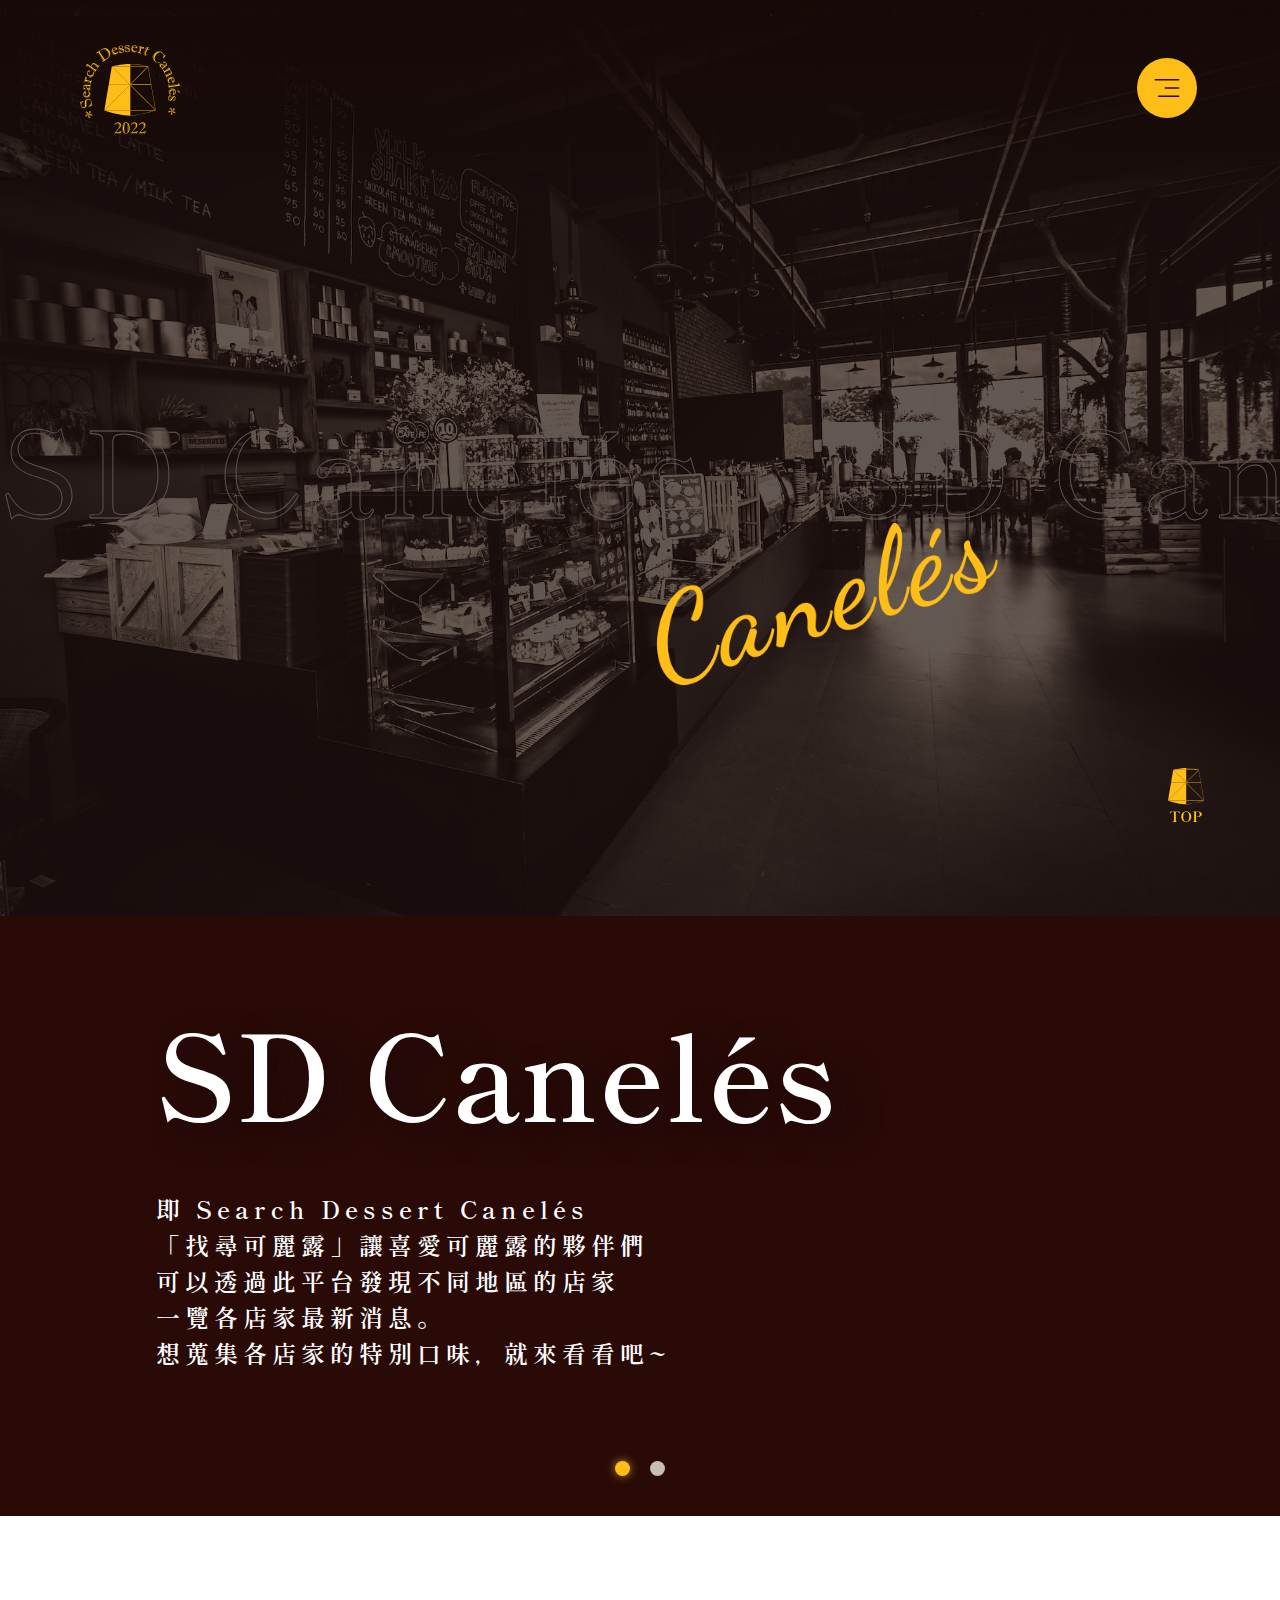
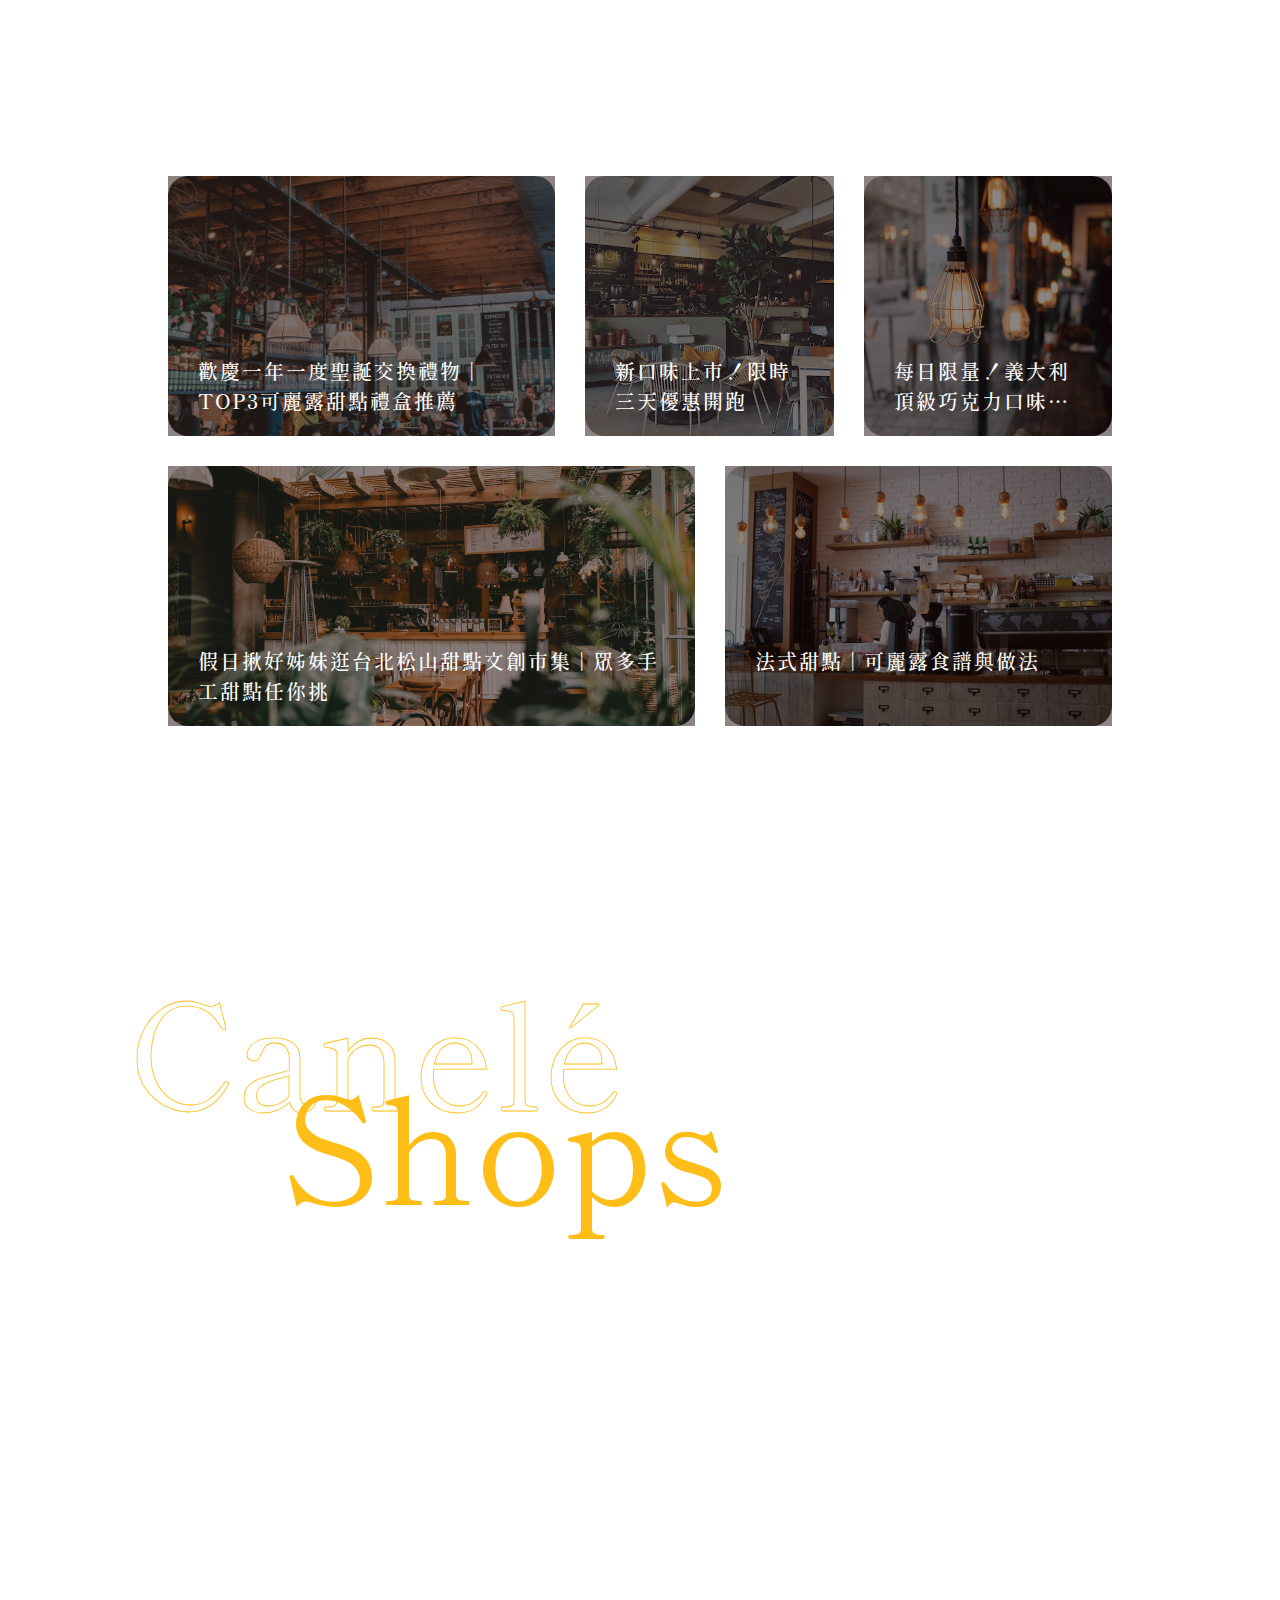
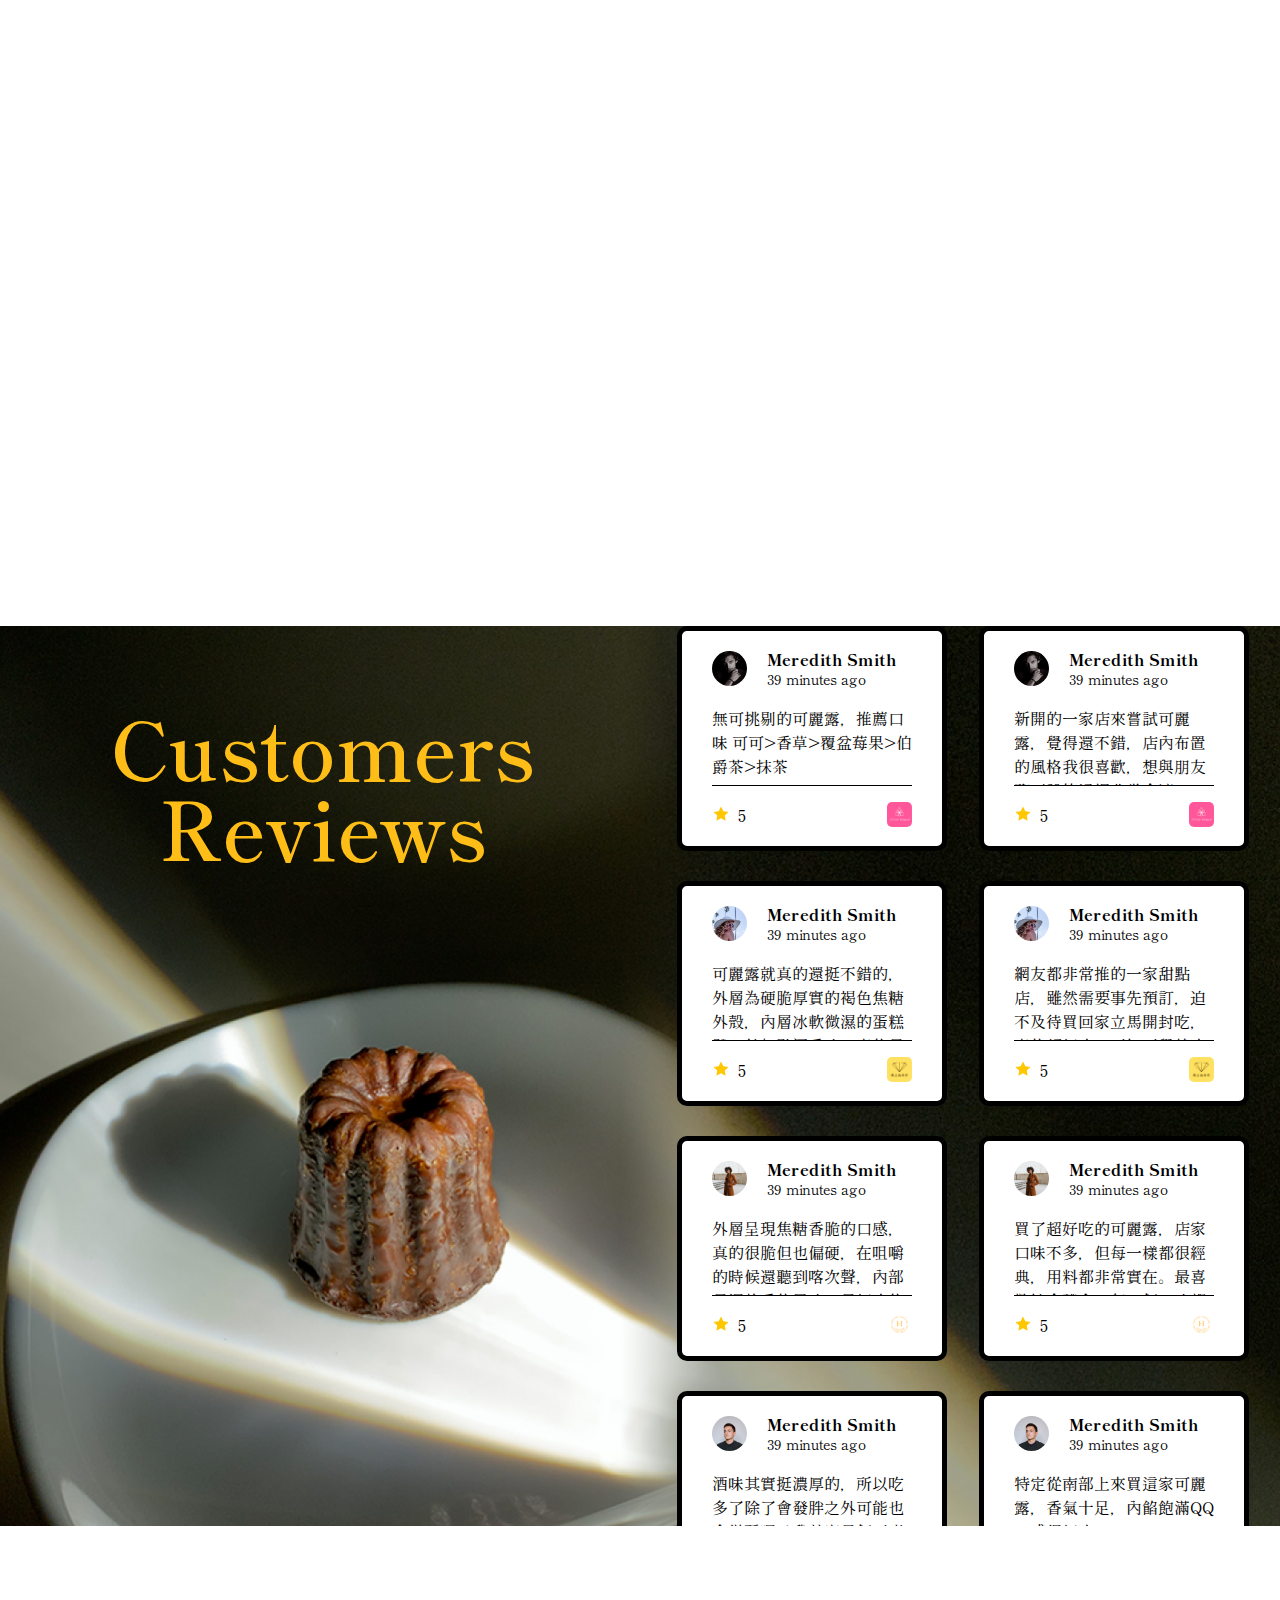
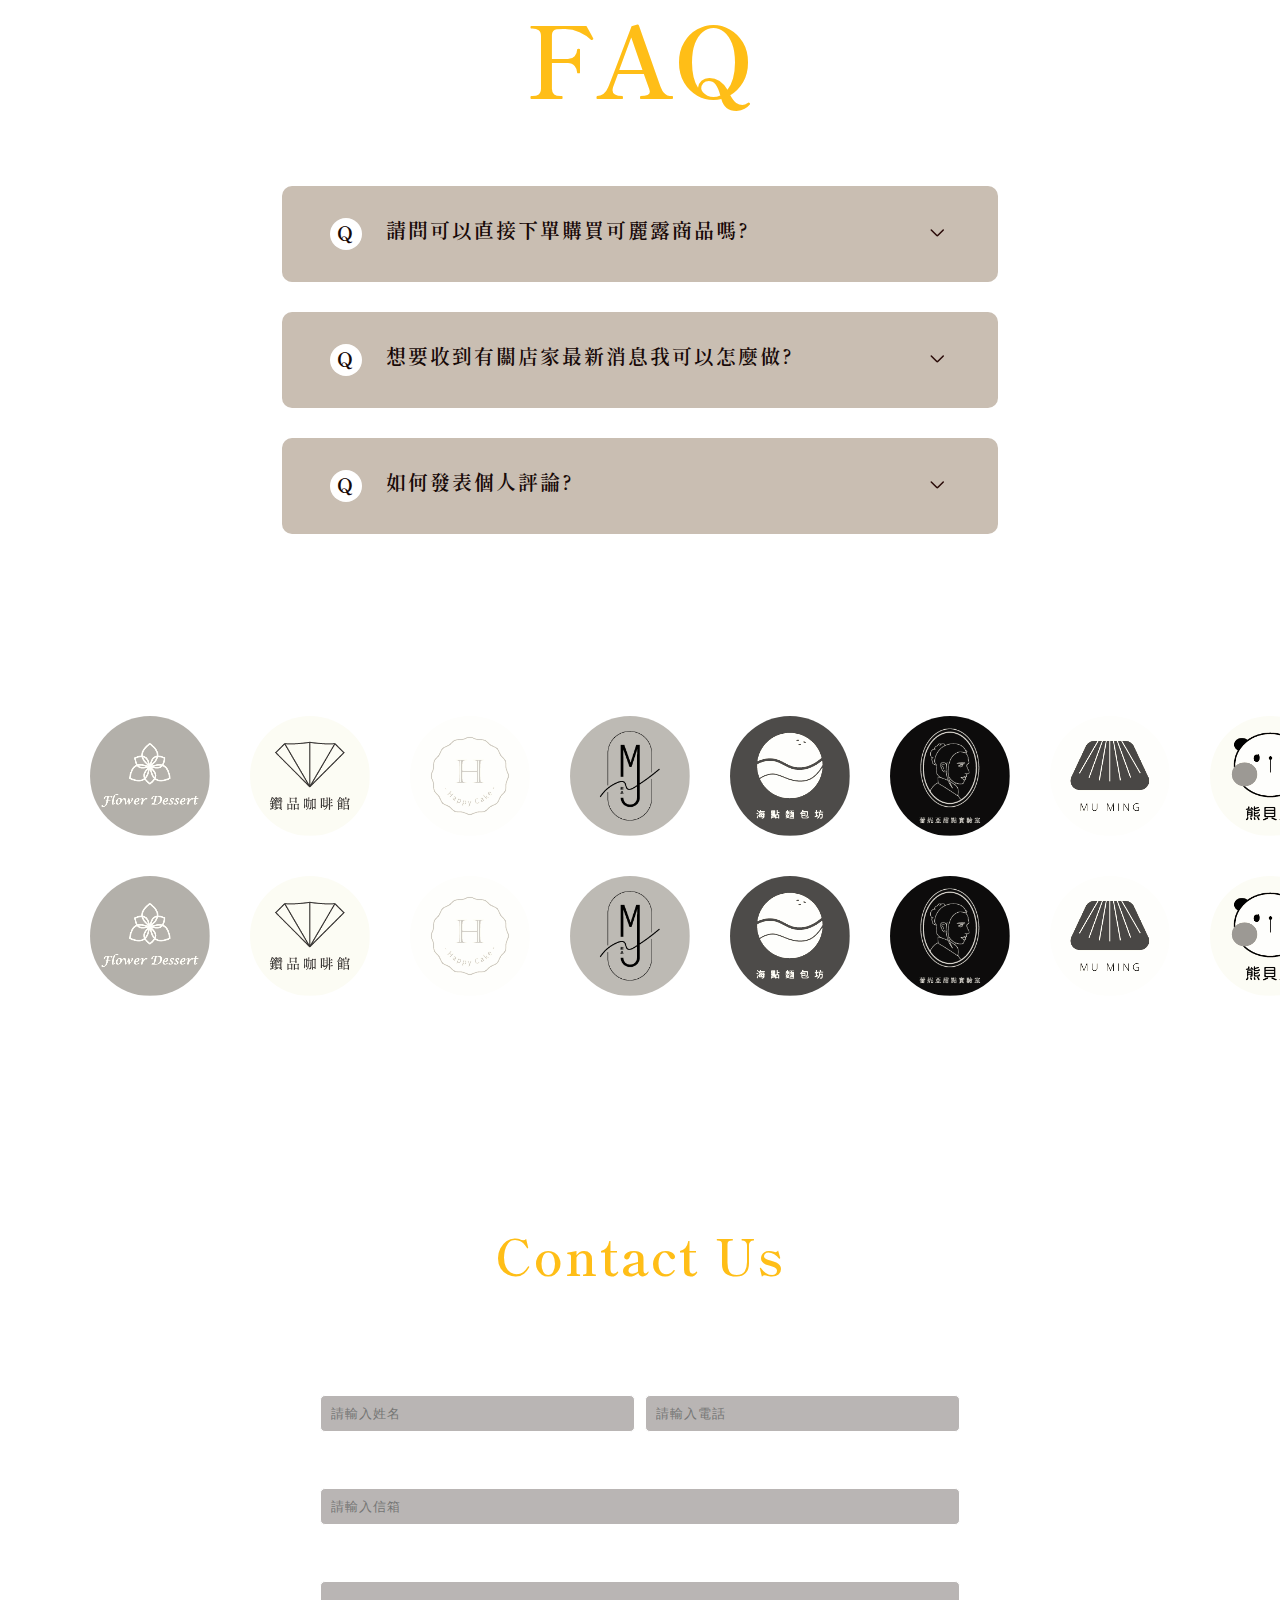
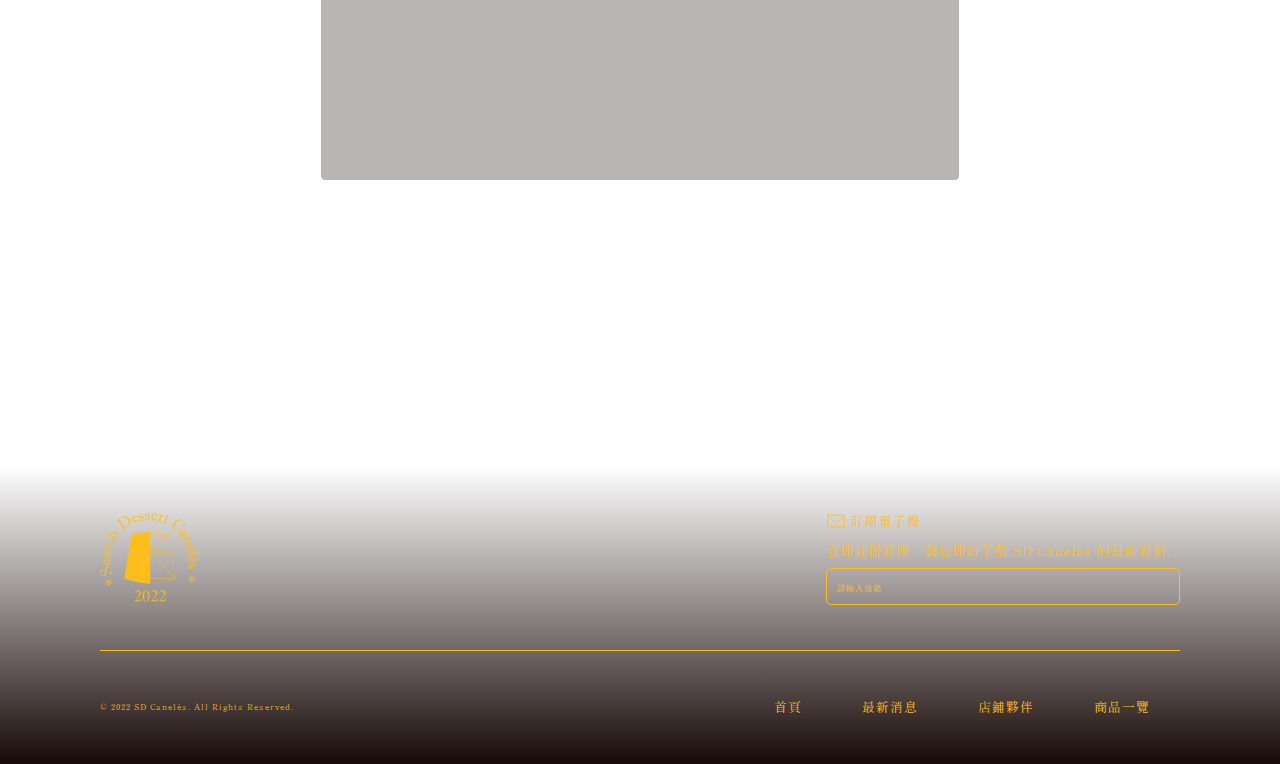
==== commit b21b8e41: "add hello" ====
--- a/index.html
+++ b/index.html
@@ -29,6 +29,7 @@
             </button> -->
         </div>
     </header>
+    <h1>hello</h1>
     <div class="nav-box">
         <input type="checkbox" name="nav-button" id="nav-button">
         <nav id="menu">
